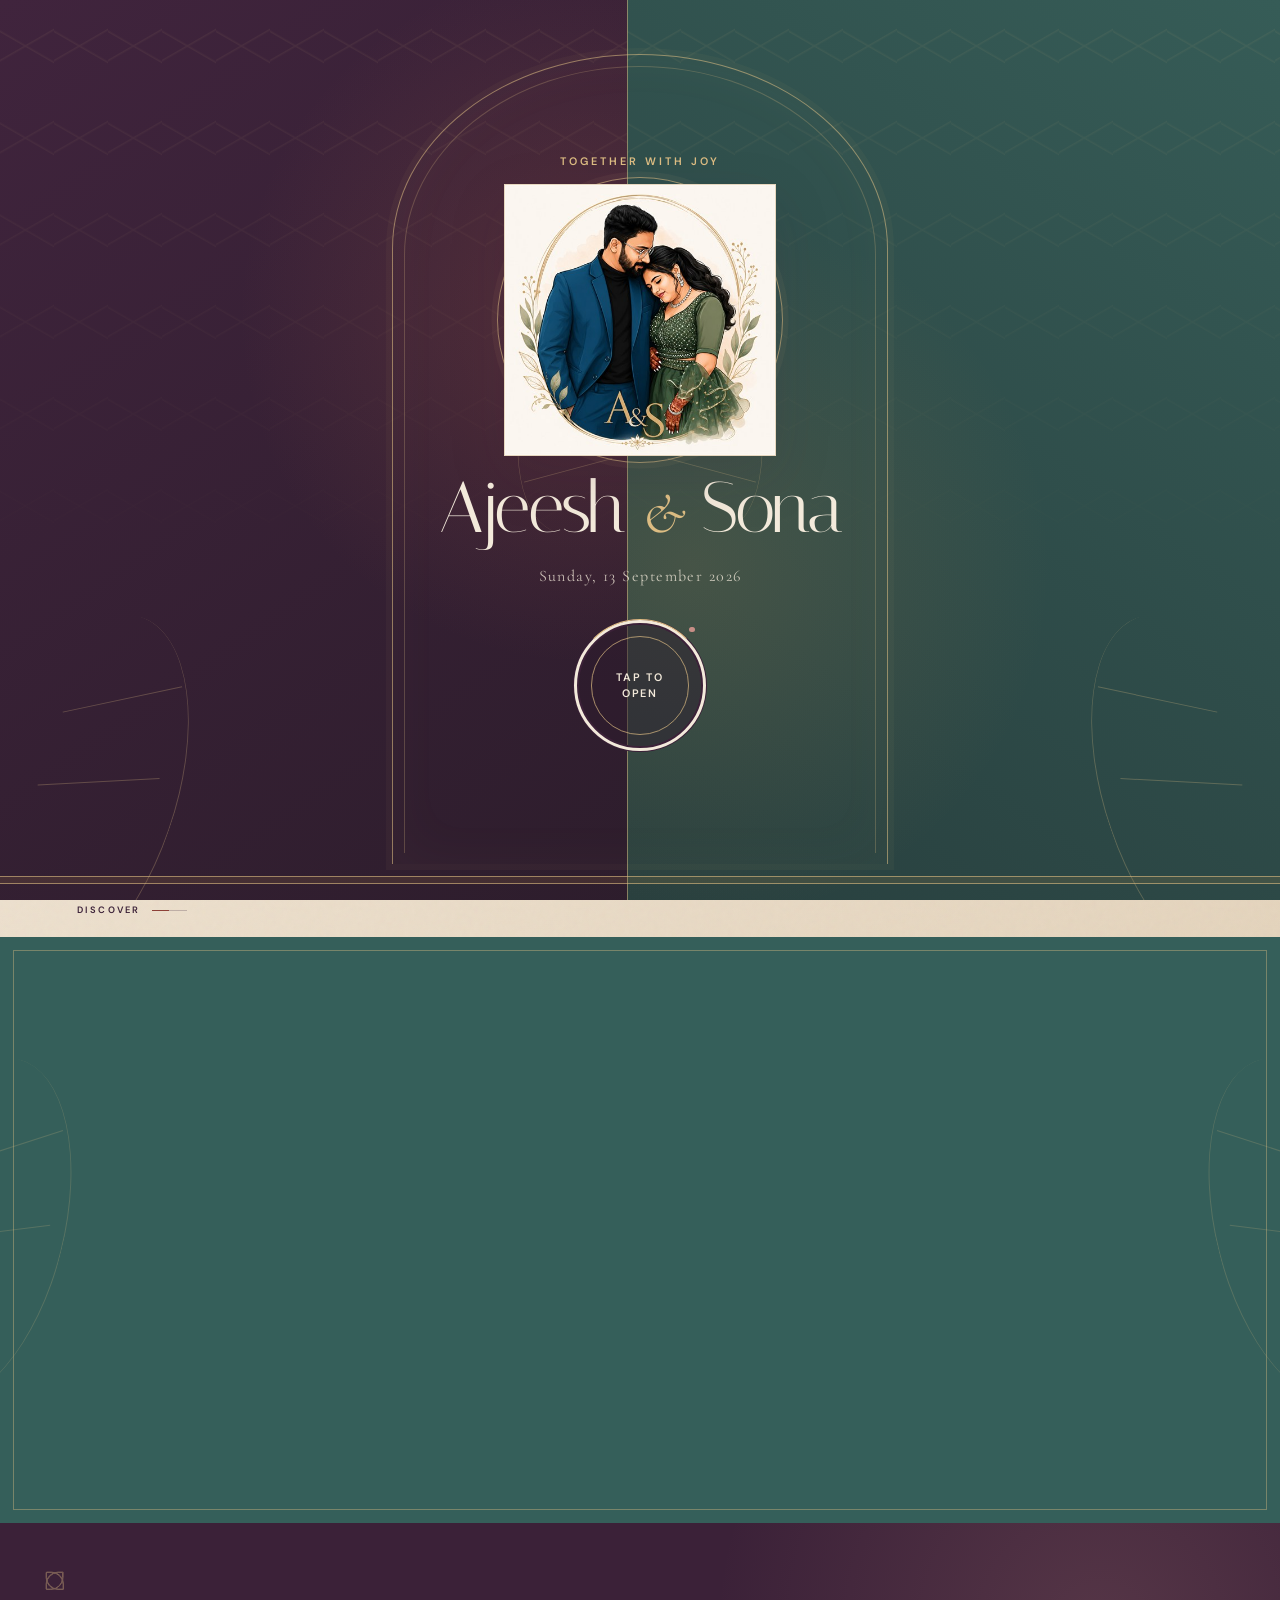
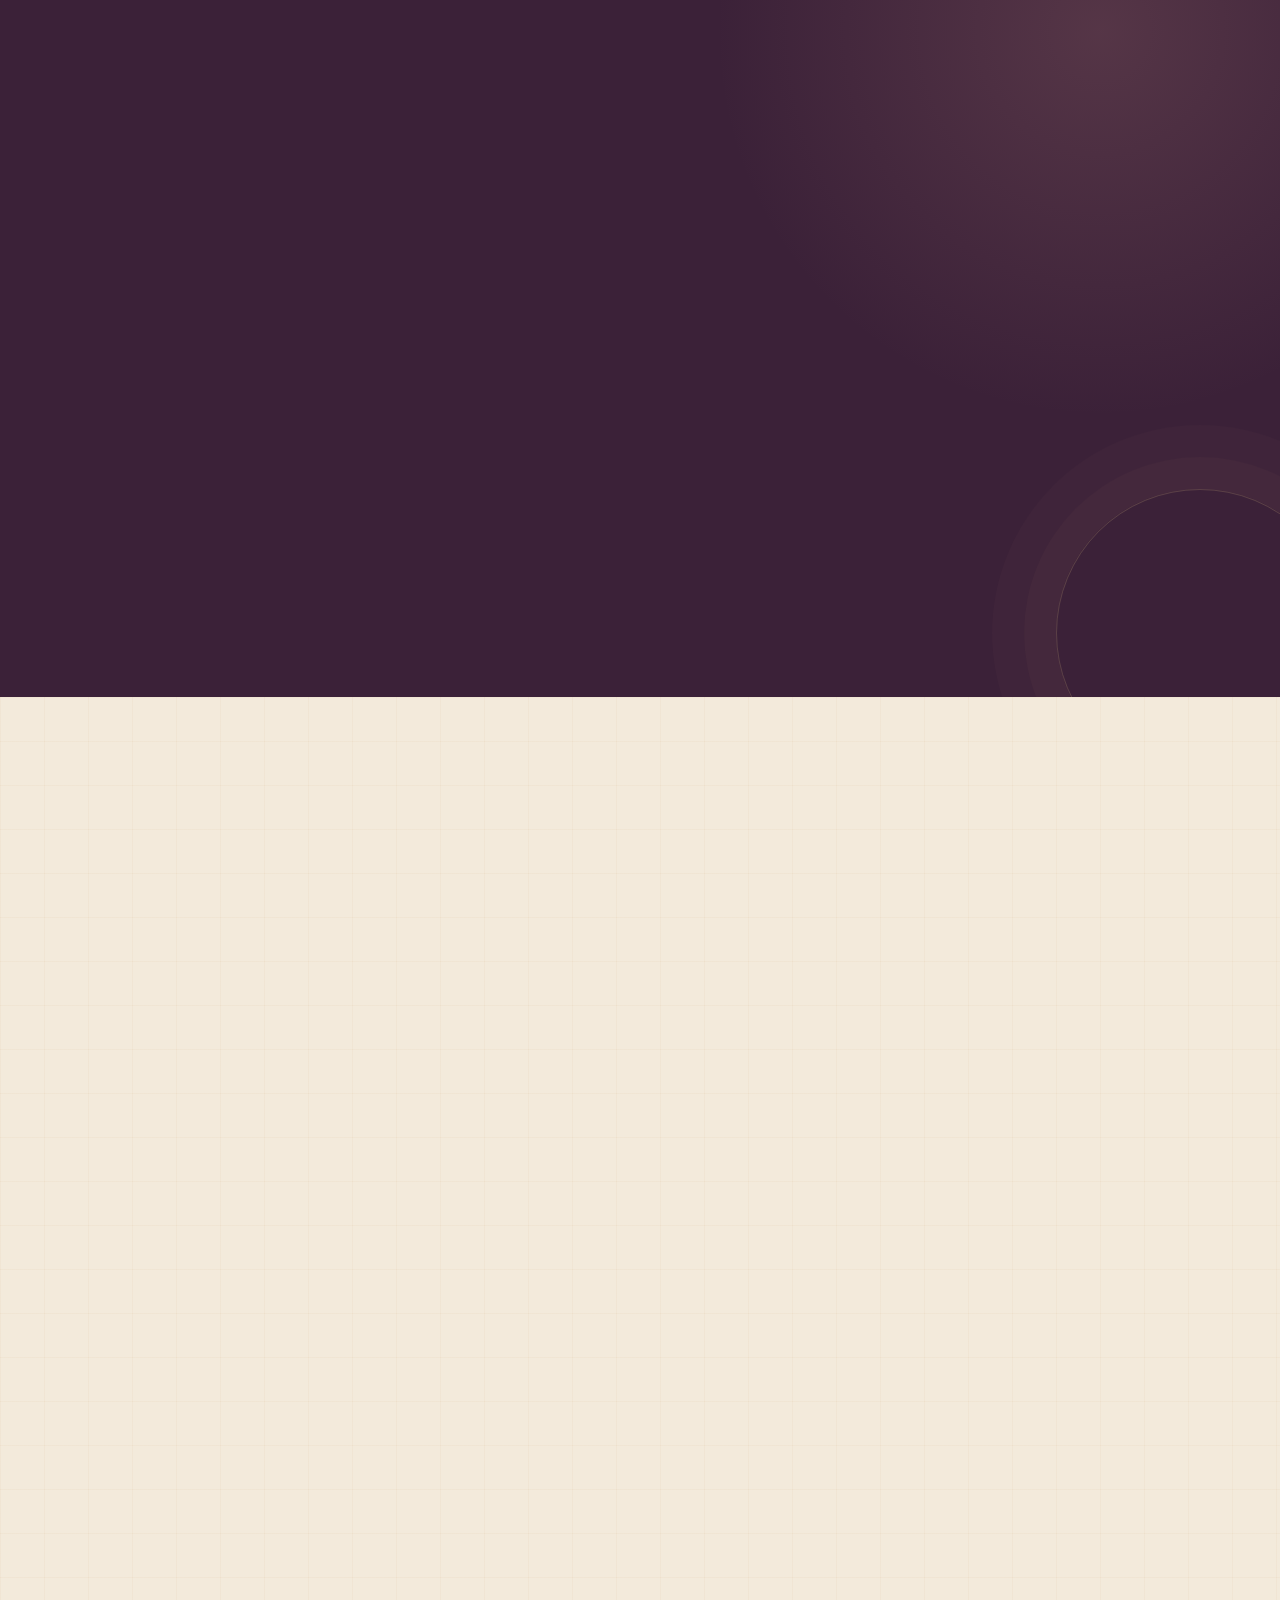
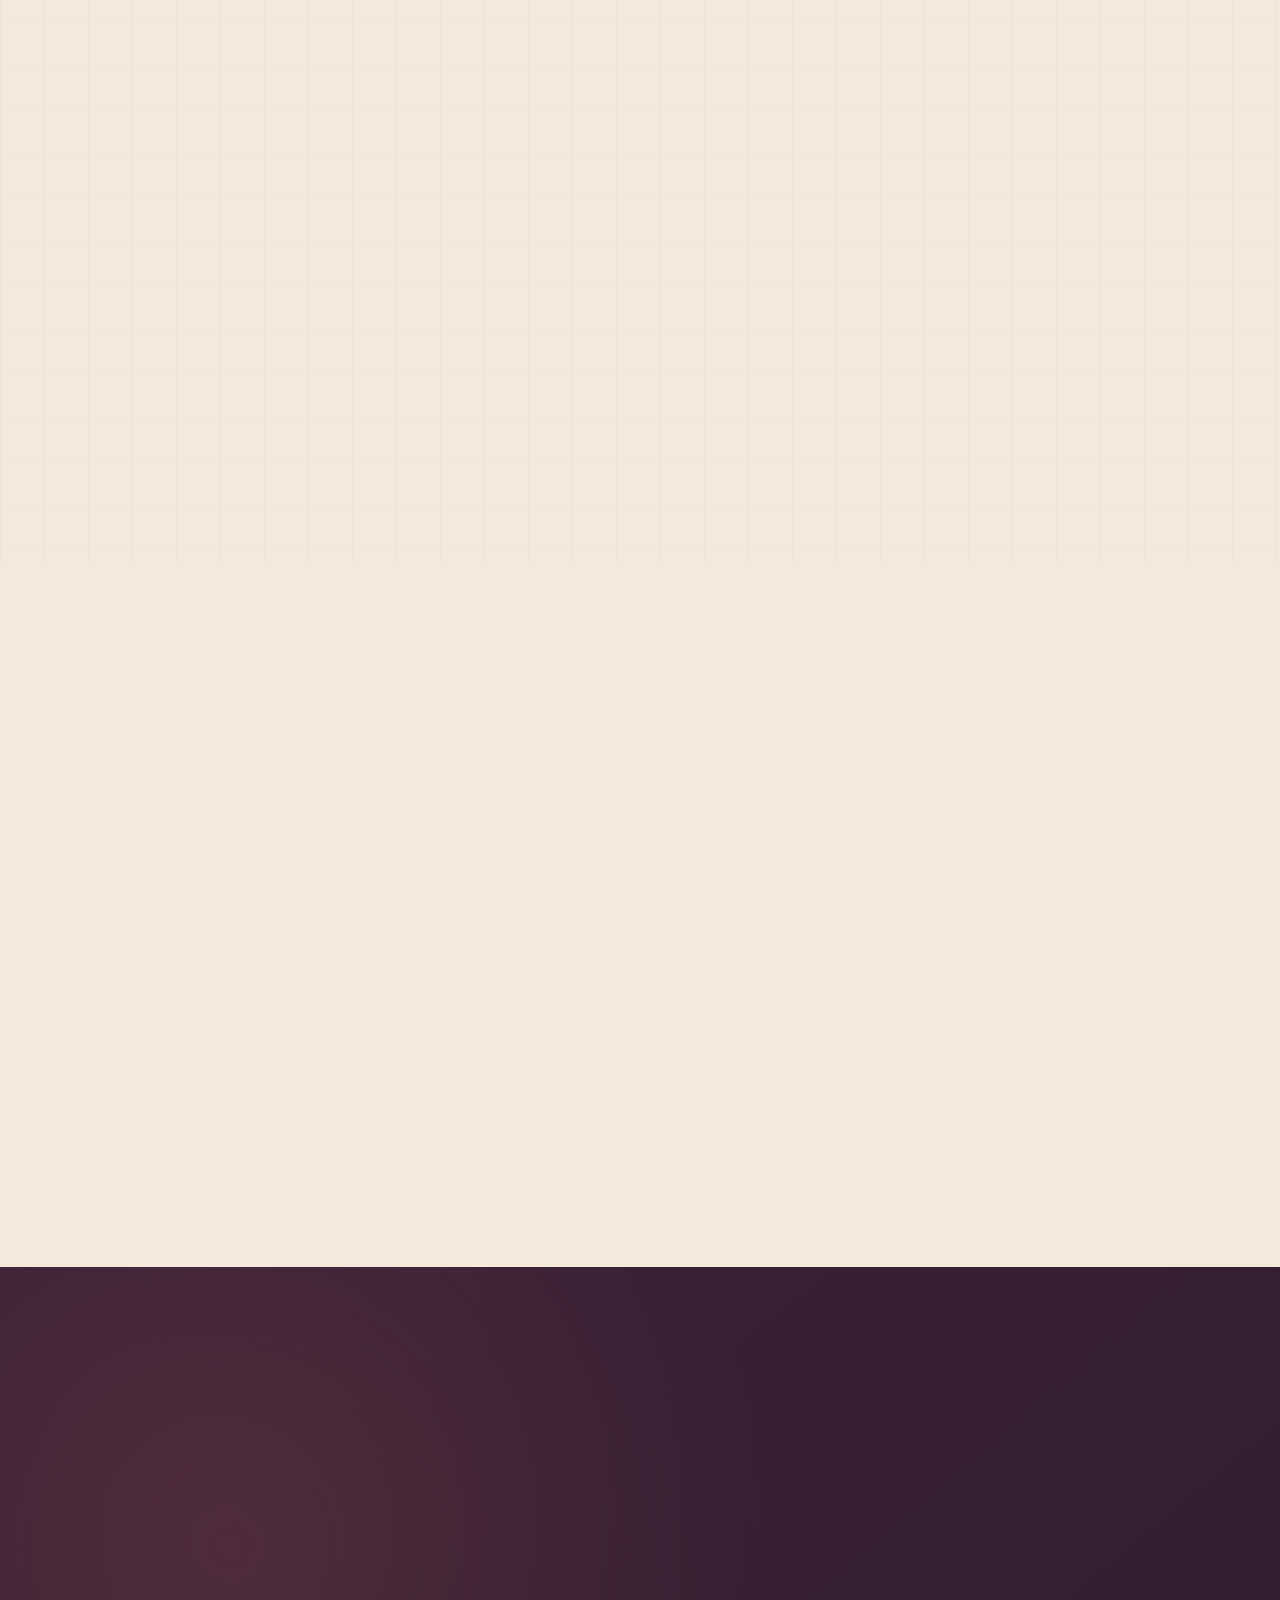
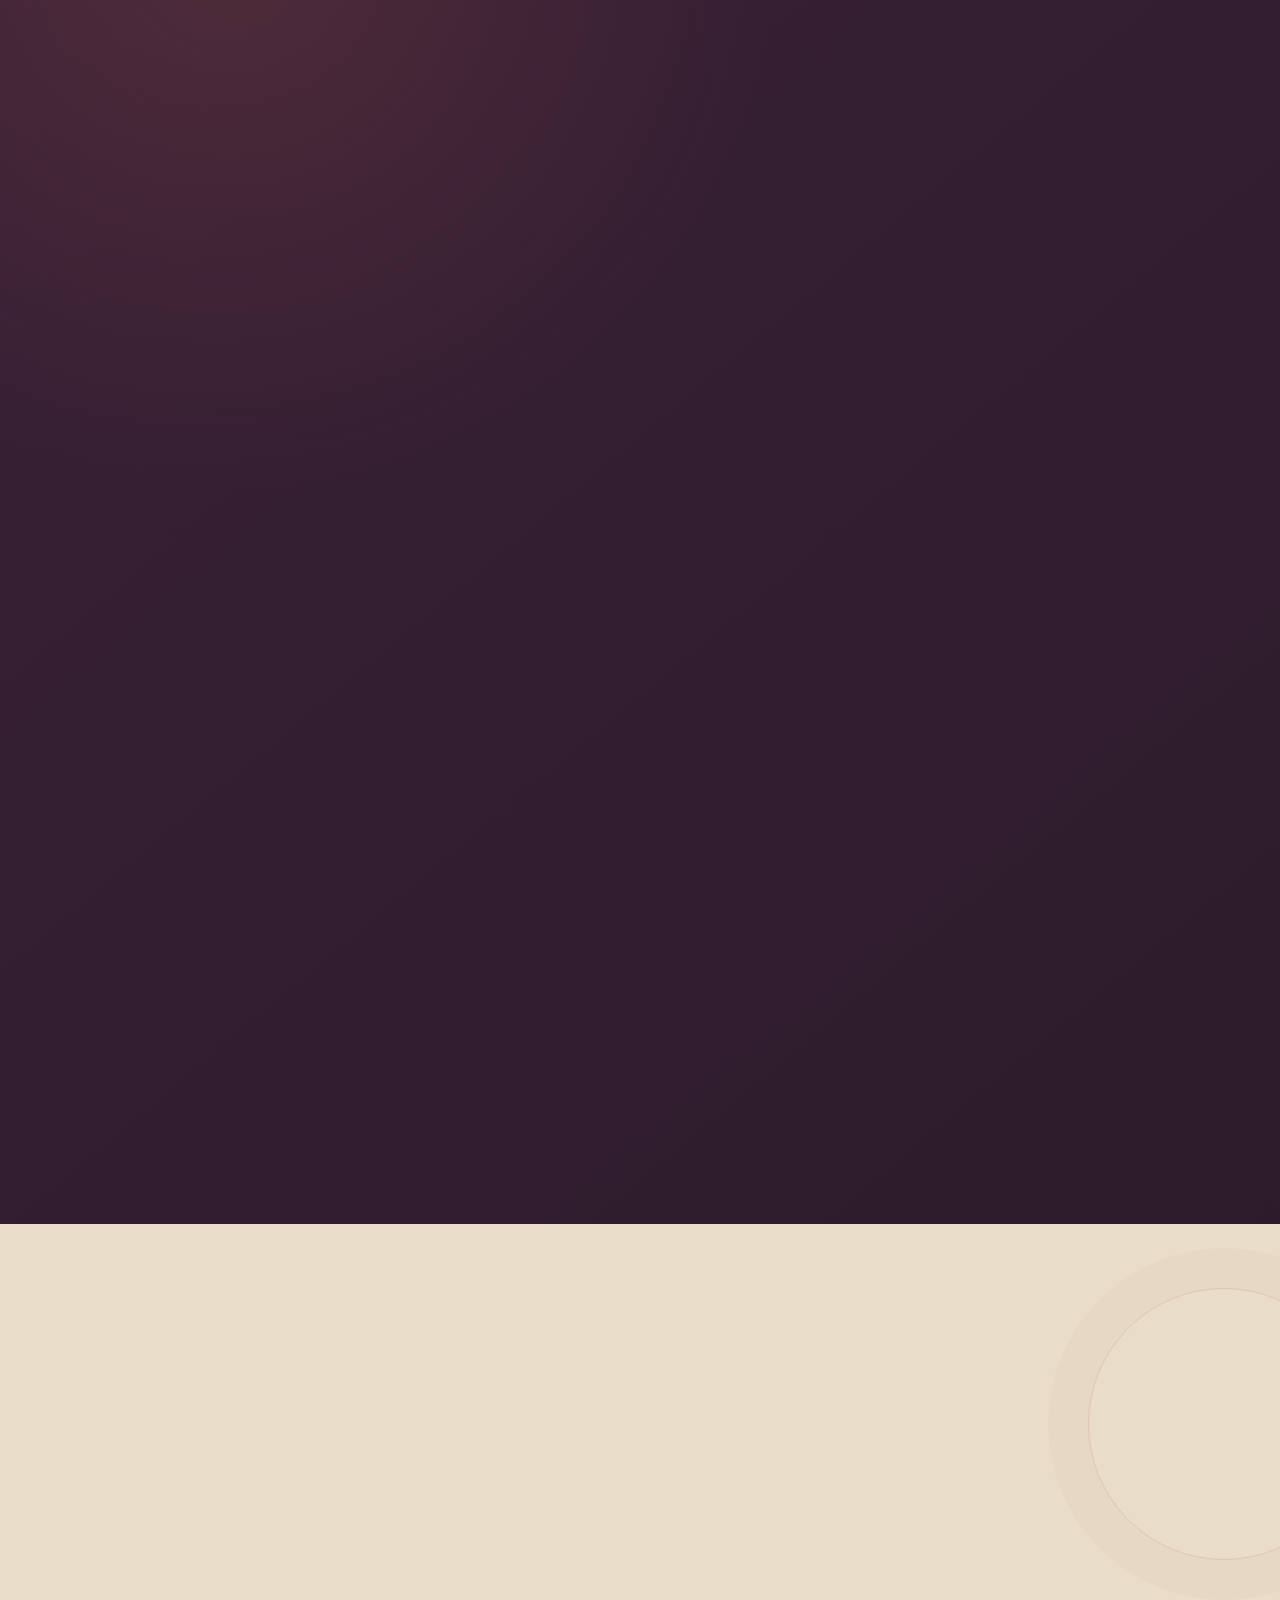
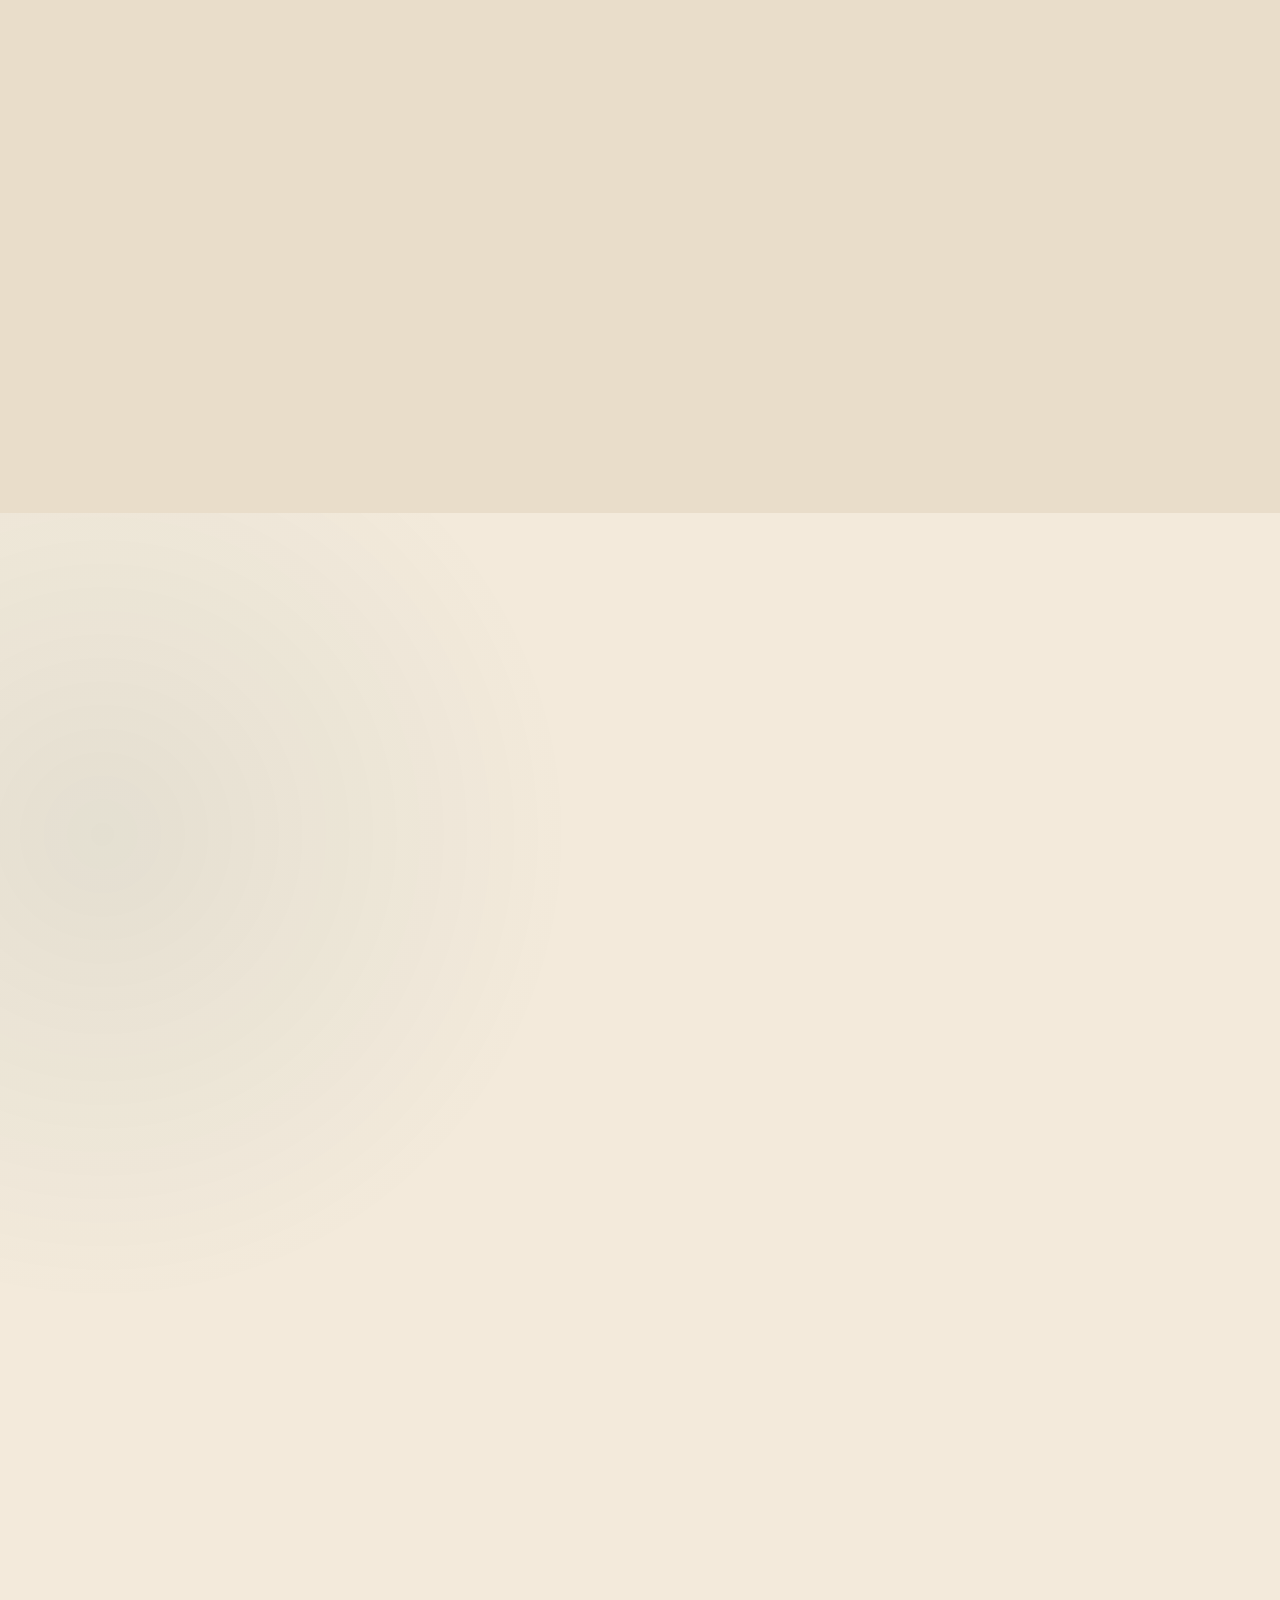
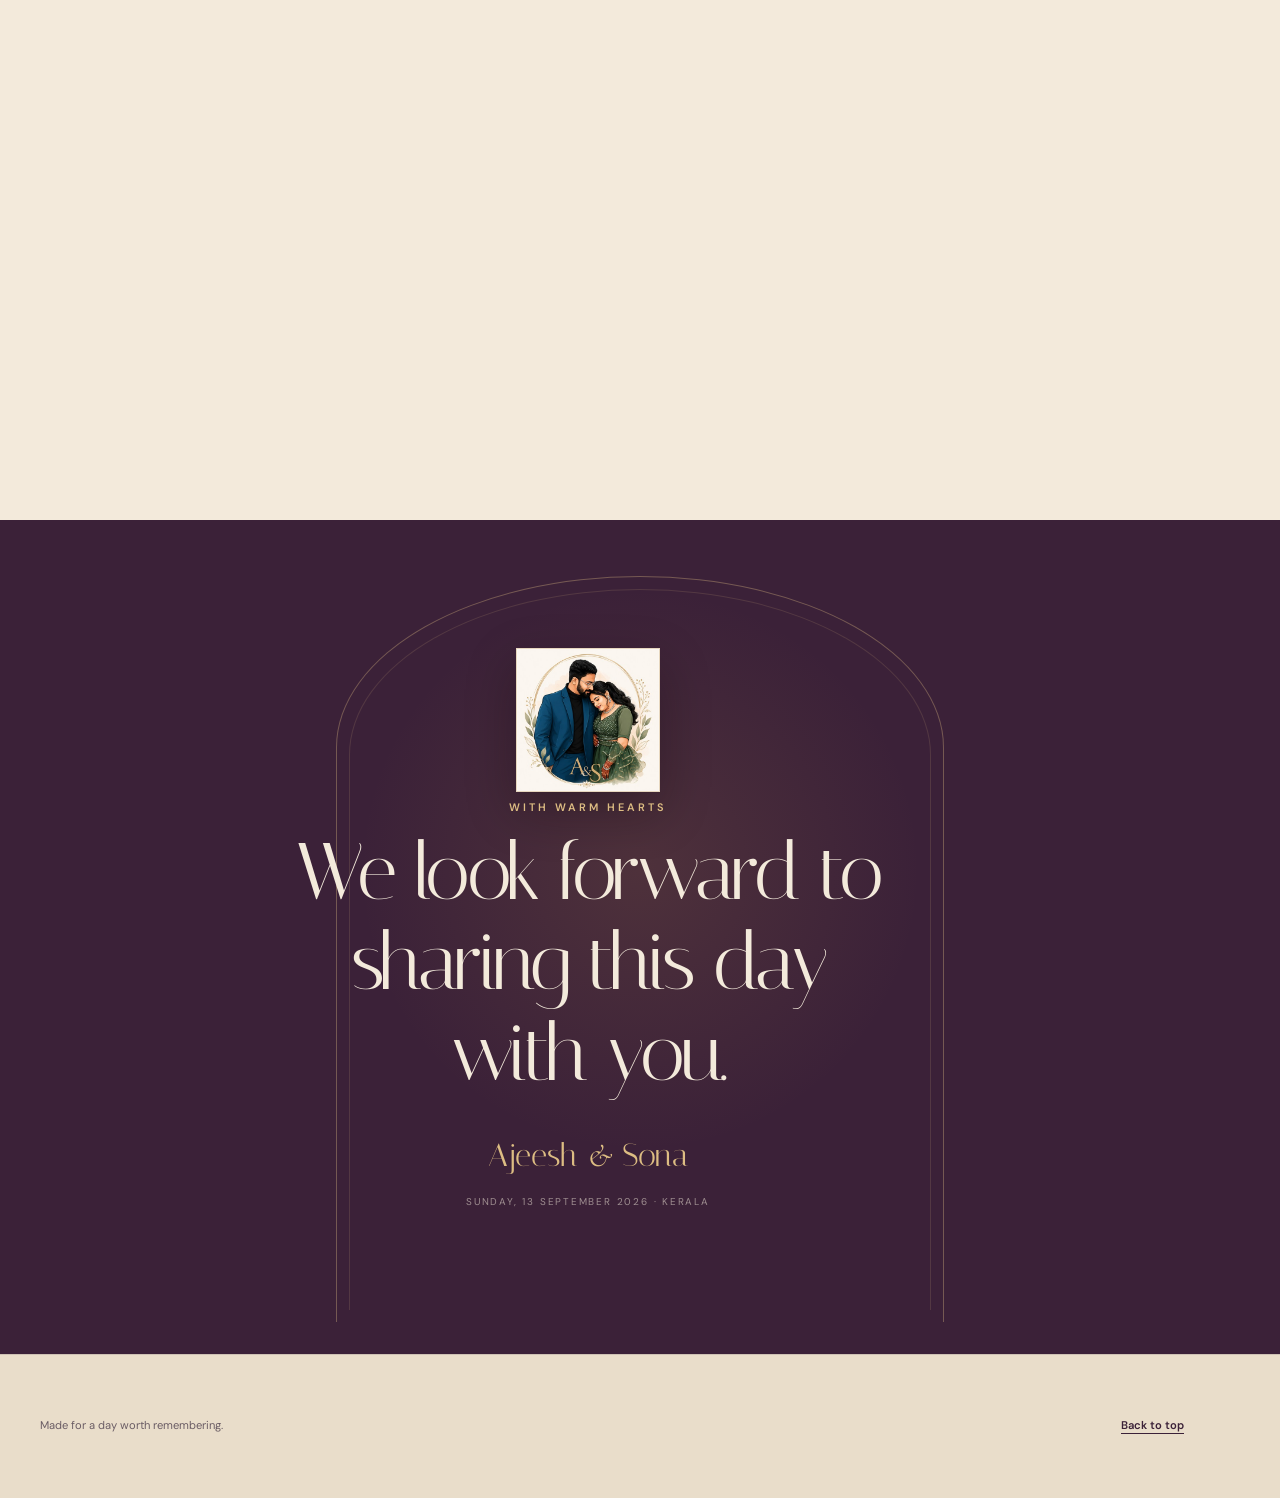
==== index.html @ 7b0e9ad0 "Move website to repository root" ====
<!doctype html>
<html lang="en">
<head>
  <meta charset="utf-8">
  <meta name="viewport" content="width=device-width, initial-scale=1, viewport-fit=cover">
  <meta name="theme-color" content="#3b2138">
  <meta id="metaDescription" name="description" content="The wedding invitation of Ajeesh and Sona — Sunday, 13 September 2026 in Kerala.">
  <meta property="og:type" content="website">
  <meta property="og:title" content="Ajeesh &amp; Sona — Wedding Invitation">
  <meta property="og:description" content="Join us on Sunday, 13 September 2026, as we celebrate our wedding.">
  <meta property="og:image" content="./assets/images/couple-02.jpg">
  <meta property="og:image:alt" content="Ajeesh and Sona together beside a garden bench">
  <meta property="og:image:width" content="1600">
  <meta property="og:image:height" content="1067">
  <meta name="twitter:card" content="summary_large_image">
  <title>Ajeesh &amp; Sona — Wedding Invitation</title>

  <link rel="icon" href="./assets/icons/favicon.svg" type="image/svg+xml">
  <link rel="preconnect" href="https://fonts.googleapis.com">
  <link rel="preconnect" href="https://fonts.gstatic.com" crossorigin>
  <link href="https://fonts.googleapis.com/css2?family=Cormorant+Garamond:ital,wght@0,400;0,500;0,600;1,400&amp;family=DM+Sans:wght@400;500;600&amp;family=Italiana&amp;display=swap" rel="stylesheet">
  <link rel="preload" as="image" href="./assets/images/couple-emblem-480.jpg" imagesrcset="./assets/images/couple-emblem-480.jpg 480w, ./assets/images/couple-emblem-768.jpg 768w, ./assets/images/couple-emblem-1024.jpg 1024w" imagesizes="(max-height: 38rem) 9.5rem, (max-width: 40rem) 72vw, 17rem" type="image/jpeg" fetchpriority="high">
  <link rel="preload" as="image" href="./assets/images/couple-01.jpg" fetchpriority="high">
  <link rel="stylesheet" href="./assets/css/styles.css">

  <script>
    document.documentElement.classList.add("js");
    document.addEventListener("error", function (event) {
      const image = event.target;
      if (!(image instanceof HTMLImageElement) || !image.dataset.fallbackSrc) return;
      const fallback = image.dataset.fallbackSrc;
      delete image.dataset.fallbackSrc;
      image.removeAttribute("srcset");
      image.classList.add("is-svg-fallback");
      image.width = 360;
      image.height = 440;
      image.src = fallback;
    }, true);
  </script>
  <noscript>
    <style>
      body.invitation-locked{height:auto;overflow-x:clip;overflow-y:auto}
      .opening-cover{display:none}
      .invitation-locked .floating-nav{visibility:visible;opacity:1;transform:none}
      .music-control{display:none}
    </style>
  </noscript>
</head>
<body class="invitation-locked">
  <a class="skip-link" href="#main-content">Skip to invitation</a>

  <div class="opening-cover" id="openingCover" role="dialog" aria-modal="true" aria-labelledby="openingTitle">
    <div class="opening-panel opening-panel--left" aria-hidden="true">
      <span class="panel-leaf panel-leaf--one"></span>
      <span class="panel-leaf panel-leaf--two"></span>
    </div>
    <div class="opening-panel opening-panel--right" aria-hidden="true">
      <span class="panel-leaf panel-leaf--three"></span>
      <span class="panel-leaf panel-leaf--four"></span>
    </div>
    <div class="opening-arch" aria-hidden="true"></div>

    <div class="opening-content">
      <p class="eyebrow eyebrow--light">Together with joy</p>
      <div class="opening-artwork">
        <img class="emblem-art opening-emblem" data-emblem data-emblem-alt data-emblem-size="opening"
          data-fallback-src="./assets/images/couple-emblem.svg"
          src="./assets/images/couple-emblem.png"
          srcset="./assets/images/couple-emblem-480.jpg 480w, ./assets/images/couple-emblem-768.jpg 768w, ./assets/images/couple-emblem-1024.jpg 1024w"
          sizes="(max-height: 38rem) 9.5rem, (max-width: 40rem) 72vw, 17rem"
          width="1254" height="1254"
          alt="Ajeesh and Sona wedding emblem"
          decoding="async" fetchpriority="high">
      </div>
      <h1 id="openingTitle"><span class="name-part" data-name-one>Ajeesh</span> <span class="ampersand">&amp;</span> <span class="name-part" data-name-two>Sona</span></h1>
      <p class="opening-date" data-date-label>Sunday · 13 September 2026</p>
      <p class="opening-guest" id="coverGuest" hidden></p>
      <button class="open-invitation" id="openInvitation" type="button">
        <span>Tap to open</span>
        <span class="open-orbit" aria-hidden="true"></span>
      </button>
    </div>
    <div class="opening-kasavu" aria-hidden="true"></div>
    <div class="petal-burst" id="petalBurst" aria-hidden="true"></div>
  </div>

  <header class="site-header" aria-label="Invitation header">
    <a class="header-mark" href="#home" aria-label="Ajeesh and Sona, back to home">
      <span>A</span><i>&amp;</i><span>S</span>
    </a>
    <p data-date-numeric>13 · 09 · 2026</p>
  </header>

  <main id="main-content">
    <section class="hero section-anchor" id="home" aria-labelledby="heroTitle">
      <div class="hero-grain" aria-hidden="true"></div>
      <div class="hero-copy">
        <p class="personal-greeting" id="personalGreeting" hidden></p>
        <p class="eyebrow reveal">A wedding in Kerala</p>
        <img class="emblem-art couple-emblem reveal" data-emblem data-emblem-alt data-emblem-size="hero"
          data-fallback-src="./assets/images/couple-emblem.svg"
          src="./assets/images/couple-emblem.png"
          srcset="./assets/images/couple-emblem-480.jpg 480w, ./assets/images/couple-emblem-768.jpg 768w, ./assets/images/couple-emblem-1024.jpg 1024w"
          sizes="(max-width: 59.99rem) 86vw, 21rem"
          width="1254" height="1254"
          alt="Ajeesh and Sona wedding emblem"
          decoding="async" fetchpriority="high">
        <h1 class="hero-title reveal" id="heroTitle">
          <span data-name-one>Ajeesh</span>
          <i>&amp;</i>
          <span data-name-two>Sona</span>
        </h1>
        <p class="full-names reveal"><span class="full-name" data-full-name-one>Dr. Ajeesh Anilkumar</span> <i aria-hidden="true">·</i> <span class="full-name" data-full-name-two>Dr. Sona S.P</span></p>
        <div class="hero-date-lockup reveal">
          <p data-day-label>Sunday</p>
          <strong data-date-numeric>13 · 09 · 2026</strong>
          <p data-malayalam-date>1202 Chingam 28</p>
        </div>
        <p class="hero-location reveal" data-wedding-location>Oachira · Kerala</p>
      </div>

      <figure class="hero-portrait image-reveal">
        <img data-photo-index="0" src="./assets/images/couple-01.jpg" width="1067" height="1600" alt="Ajeesh and Sona sharing a quiet moment beneath leafy branches" fetchpriority="high">
        <figcaption>One day, one promise, with the people who matter most.</figcaption>
      </figure>

      <a class="scroll-cue" href="#invitation" aria-label="Continue to the invitation">
        <span>Discover</span>
        <i aria-hidden="true"></i>
      </a>
    </section>

    <section class="invitation-note" id="invitation" aria-labelledby="invitationTitle">
      <div class="botanical-line botanical-line--left" aria-hidden="true"></div>
      <div class="invitation-note__inner reveal">
        <p class="eyebrow">With happiness</p>
        <h2 id="invitationTitle">We would be delighted to have you with us.</h2>
        <p>A new chapter, celebrated with the people who matter most.</p>
      </div>
      <div class="botanical-line botanical-line--right" aria-hidden="true"></div>
    </section>

    <section class="countdown section-anchor" id="countdown" aria-labelledby="countdownTitle">
      <div class="countdown-copy reveal">
        <p class="eyebrow eyebrow--light">Until the celebration</p>
        <h2 id="countdownTitle">The day draws closer</h2>
        <p id="countdownStatus" aria-live="polite">Counting down to 10:00 AM in Kerala.</p>
      </div>
      <div class="countdown-grid reveal" id="countdownGrid" aria-label="Wedding countdown">
        <div class="countdown-unit">
          <strong id="countdownDays">000</strong>
          <span>Days</span>
        </div>
        <div class="countdown-unit">
          <strong id="countdownHours">00</strong>
          <span>Hours</span>
        </div>
        <div class="countdown-unit">
          <strong id="countdownMinutes">00</strong>
          <span>Minutes</span>
        </div>
        <div class="countdown-unit">
          <strong id="countdownSeconds">00</strong>
          <span>Seconds</span>
        </div>
      </div>
      <div class="countdown-flower" aria-hidden="true">
        <span></span><span></span><span></span><span></span>
      </div>
    </section>

    <section class="event section-anchor" id="wedding" aria-labelledby="weddingTitle">
      <div class="event-heading reveal">
        <p class="eyebrow">The morning</p>
        <p class="event-number" aria-hidden="true">01</p>
        <h2 id="weddingTitle">Wedding ceremony</h2>
        <p class="event-intro"><span data-date-label>Sunday, 13 September 2026</span> <i aria-hidden="true">·</i> <span data-malayalam-date>1202 Chingam 28</span></p>
      </div>

      <div class="event-timeline reveal">
        <div class="time-feature">
          <span>Muhurtham</span>
          <strong data-wedding-start>10:00</strong>
          <i data-wedding-meridiem>AM</i>
          <p>to <span data-wedding-end>10:30 AM</span></p>
        </div>
        <div class="timeline-rule" aria-hidden="true"><i></i></div>
        <div class="time-secondary">
          <span>Departure</span>
          <strong data-departure>7:30 AM</strong>
          <p>Before the ceremony</p>
        </div>
      </div>

      <article class="venue venue--wedding reveal" aria-labelledby="weddingVenueTitle">
        <div class="venue-map" aria-hidden="true">
          <svg viewBox="0 0 540 360" role="img">
            <path d="M-20 275C70 205 115 330 203 246S354 119 560 172" />
            <path d="M-4 315C76 249 150 350 237 285S388 168 553 218" />
            <path d="M-28 224C73 150 146 262 222 194S365 85 572 112" />
            <circle cx="326" cy="157" r="62" />
            <circle cx="326" cy="157" r="96" />
          </svg>
          <div class="map-pin map-pin--wedding">
            <span></span>
          </div>
          <p data-wedding-map-city>Oachira</p>
          <small>Kerala · 01</small>
        </div>
        <div class="venue-copy">
          <p class="eyebrow">Ceremony venue</p>
          <h3 id="weddingVenueTitle" data-wedding-venue>Royal Regency Convention Centre</h3>
          <p data-wedding-address>Oachira, Kerala</p>
          <small class="map-listing-note" data-wedding-map-listing>Maps listing: Regency Hall at Royale Regency</small>
          <div class="button-row">
            <a class="button button--primary" id="weddingMapLink" href="#" target="_blank" rel="noopener noreferrer">Open in Google Maps</a>
            <a class="button button--quiet" id="weddingDirectionsLink" href="#" target="_blank" rel="noopener noreferrer">Get directions</a>
            <button class="text-button copy-venue" type="button" data-venue="wedding" data-copy="Royal Regency Convention Centre, Oachira, Kerala">Copy venue</button>
          </div>
        </div>
      </article>
    </section>

    <figure class="cinematic cinematic--wide image-reveal">
      <img data-photo-index="1" src="./assets/images/couple-02.jpg" width="1600" height="1067" alt="Ajeesh and Sona posing together beside a red garden bench" loading="lazy">
      <div class="cinematic-shade" aria-hidden="true"></div>
      <figcaption>
        <span>A quiet pause</span>
        <p>Before a beautiful day begins.</p>
      </figcaption>
    </figure>

    <section class="event event--reception section-anchor" id="reception" aria-labelledby="receptionTitle">
      <div class="event-heading reveal">
        <p class="eyebrow eyebrow--light">The evening</p>
        <p class="event-number" aria-hidden="true">02</p>
        <h2 id="receptionTitle">Wedding reception</h2>
        <p class="event-intro" data-reception-date>Sunday, 13 September 2026</p>
      </div>

      <div class="reception-time reveal">
        <span>Join us between</span>
        <strong data-reception-start>5:00 PM</strong>
        <i>and</i>
        <strong data-reception-end>8:00 PM</strong>
      </div>

      <article class="venue venue--reception reveal" aria-labelledby="receptionVenueTitle">
        <div class="venue-map" aria-hidden="true">
          <svg viewBox="0 0 540 360" role="img">
            <path d="M-20 116C94 188 118 62 221 139S363 260 566 205" />
            <path d="M-7 72C92 139 151 22 244 91S389 210 556 160" />
            <path d="M-20 165C85 228 152 120 237 187S386 304 564 246" />
            <circle cx="220" cy="146" r="58" />
            <circle cx="220" cy="146" r="91" />
          </svg>
          <div class="map-pin map-pin--reception">
            <span></span>
          </div>
          <p data-reception-map-city>Mevaram</p>
          <small>Kollam · 02</small>
        </div>
        <div class="venue-copy">
          <p class="eyebrow eyebrow--light">Reception venue</p>
          <h3 id="receptionVenueTitle" data-reception-venue>Lalas Convention Centre</h3>
          <p data-reception-address>Mevaram, Kollam, Kerala</p>
          <small class="map-listing-note map-listing-note--light" data-reception-map-listing>Maps listing: Lalas Convention Centre, Thattamala</small>
          <div class="button-row">
            <a class="button button--gold" id="receptionMapLink" href="#" target="_blank" rel="noopener noreferrer">Open in Google Maps</a>
            <a class="button button--ghost" id="receptionDirectionsLink" href="#" target="_blank" rel="noopener noreferrer">Get directions</a>
            <button class="text-button text-button--light copy-venue" type="button" data-venue="reception" data-copy="Lalas Convention Centre, Mevaram, Kollam, Kerala">Copy venue</button>
          </div>
        </div>
      </article>
    </section>

    <section class="photo-story" aria-label="Portraits of Ajeesh and Sona">
      <figure class="photo-story__primary image-reveal">
        <img data-photo-index="2" src="./assets/images/couple-03.jpg" width="1067" height="1600" alt="Ajeesh and Sona in teal and green attire, standing close together" loading="lazy">
      </figure>
      <div class="photo-story__copy reveal">
        <span class="eyebrow">September 2026</span>
        <p>Made memorable by everyone who shares it with us.</p>
        <i aria-hidden="true"></i>
      </div>
      <figure class="photo-story__secondary image-reveal">
        <img data-photo-index="3" src="./assets/images/couple-04.jpg" width="1067" height="1600" alt="Ajeesh and Sona walking hand in hand beneath warm decorative lights" loading="lazy">
      </figure>
    </section>

    <section class="plan section-anchor" id="share" aria-labelledby="planTitle">
      <div class="plan-heading reveal">
        <p class="eyebrow">Keep the date close</p>
        <h2 id="planTitle">Save. Share. Celebrate.</h2>
      </div>

      <div class="calendar-panel reveal">
        <div class="calendar-date" aria-hidden="true">
          <span data-date-month>SEP</span>
          <strong data-date-day>13</strong>
          <small data-date-year>2026</small>
        </div>
        <div class="calendar-copy">
          <p class="eyebrow">Add to calendar</p>
          <h3>We’ll see you on Sunday.</h3>
          <div class="calendar-actions">
            <details class="action-menu">
              <summary class="button button--primary">Add wedding</summary>
              <div class="action-menu__items">
                <a id="weddingGoogleCalendar" href="#" target="_blank" rel="noopener noreferrer">Google Calendar</a>
                <a id="weddingIcsDownload" href="./calendar/wedding.ics" download="wedding.ics">Download .ics</a>
              </div>
            </details>
            <details class="action-menu">
              <summary class="button button--outline">Add reception</summary>
              <div class="action-menu__items">
                <a id="receptionGoogleCalendar" href="#" target="_blank" rel="noopener noreferrer">Google Calendar</a>
                <a id="receptionIcsDownload" href="./calendar/reception.ics" download="reception.ics">Download .ics</a>
              </div>
            </details>
            <a class="button button--quiet" id="bothIcsDownload" href="./calendar/wedding-and-reception.ics" download="wedding-and-reception.ics">Add both events</a>
          </div>
        </div>
      </div>

      <div class="share-grid">
        <article class="save-card reveal">
          <div class="save-card__preview" aria-hidden="true">
            <span class="mini-mark">A<i>&amp;</i>S</span>
            <small data-date-numeric>13 · 09 · 2026</small>
            <b data-display-names>Ajeesh &amp; Sona</b>
            <em>Kerala</em>
          </div>
          <div>
            <p class="eyebrow">Save the date</p>
            <h3>A keepsake for your phone</h3>
            <p>Download a high-resolution portrait invitation card.</p>
            <button class="button button--primary" id="downloadSaveDate" type="button">Download invitation</button>
          </div>
        </article>

        <article class="share-card reveal">
          <p class="eyebrow eyebrow--light">Send the invitation</p>
          <h3>Share it with someone special.</h3>
          <p>Send the page directly, copy the link, or create a personalised guest invitation.</p>
          <div class="button-row">
            <button class="button button--gold" id="shareInvitation" type="button">Share invitation</button>
            <a class="button button--ghost" id="whatsappShare" href="#" target="_blank" rel="noopener noreferrer">WhatsApp</a>
            <button class="text-button text-button--light" id="copyLink" type="button">Copy link</button>
            <button class="text-button text-button--light" id="openGuestGenerator" type="button">Personalise a link</button>
          </div>
        </article>
      </div>

      <article class="qr-panel reveal" aria-labelledby="qrTitle">
        <div class="qr-code-wrap">
          <div class="qr-code" id="qrCode" aria-label="QR code for this wedding website"></div>
        </div>
        <div>
          <p class="eyebrow">Open on another phone</p>
          <h3 id="qrTitle">Scan the invitation</h3>
          <p id="qrUrlText" class="qr-url"></p>
          <div class="button-row">
            <button class="button button--outline" id="downloadQr" type="button">Download QR</button>
            <button class="text-button" id="copyQrUrl" type="button">Copy website address</button>
          </div>
        </div>
      </article>
    </section>

    <section class="closing" aria-labelledby="closingTitle">
      <div class="closing-arch" aria-hidden="true"></div>
      <img class="emblem-art closing-emblem" data-emblem data-emblem-size="closing"
        data-fallback-src="./assets/images/couple-emblem.svg"
        src="./assets/images/couple-emblem.png"
        srcset="./assets/images/couple-emblem-480.jpg 480w, ./assets/images/couple-emblem-768.jpg 768w, ./assets/images/couple-emblem-1024.jpg 1024w"
        sizes="8rem"
        width="1254" height="1254"
        alt="" loading="lazy" decoding="async">
      <p class="eyebrow eyebrow--light">With warm hearts</p>
      <h2 id="closingTitle">We look forward to sharing this day with you.</h2>
      <p><span class="closing-name" data-name-one>Ajeesh</span> <i>&amp;</i> <span class="closing-name" data-name-two>Sona</span></p>
      <small><span data-date-label>13 September 2026</span> · Kerala</small>
    </section>
  </main>

  <footer class="site-footer">
    <p>Made for a day worth remembering.</p>
    <a href="#home">Back to top</a>
  </footer>

  <nav class="floating-nav" aria-label="Invitation sections">
    <a href="#home" data-nav="home" aria-label="Home" class="is-active">
      <svg viewBox="0 0 24 24" aria-hidden="true"><path d="M4 10.5 12 4l8 6.5V20h-5v-6H9v6H4z"/></svg>
      <span>Home</span>
    </a>
    <a href="#countdown" data-nav="countdown" aria-label="Countdown">
      <svg viewBox="0 0 24 24" aria-hidden="true"><circle cx="12" cy="13" r="7"/><path d="M9 3h6M12 6v7l3 2"/></svg>
      <span>Countdown</span>
    </a>
    <a href="#wedding" data-nav="wedding" aria-label="Wedding">
      <svg viewBox="0 0 24 24" aria-hidden="true"><path d="M7 20V9l5-5 5 5v11M5 20h14M9.5 12h5"/></svg>
      <span>Wedding</span>
    </a>
    <a href="#reception" data-nav="reception" aria-label="Reception">
      <svg viewBox="0 0 24 24" aria-hidden="true"><path d="M6 20h12M8 20l1-8h6l1 8M10 12V8h4v4M9 8h6l-1.5-4h-3z"/></svg>
      <span>Reception</span>
    </a>
    <a href="#share" data-nav="share" aria-label="Share">
      <svg viewBox="0 0 24 24" aria-hidden="true"><circle cx="18" cy="5" r="2.5"/><circle cx="6" cy="12" r="2.5"/><circle cx="18" cy="19" r="2.5"/><path d="m8.2 10.8 7.6-4.5M8.2 13.2l7.6 4.5"/></svg>
      <span>Share</span>
    </a>
  </nav>

  <button class="music-control" id="musicControl" type="button" aria-label="Play background music" aria-pressed="false">
    <svg viewBox="0 0 24 24" aria-hidden="true"><path d="M9 18V6l10-2v12"/><circle cx="6.5" cy="18" r="2.5"/><circle cx="16.5" cy="16" r="2.5"/></svg>
    <span id="musicState">Music off</span>
  </button>
  <audio id="weddingMusic" loop preload="none"></audio>

  <dialog class="guest-dialog" id="guestDialog" aria-labelledby="guestDialogTitle">
    <button class="dialog-close" id="closeGuestDialog" type="button" aria-label="Close personalised link generator">×</button>
    <p class="eyebrow">For the couple</p>
    <h2 id="guestDialogTitle">Create a guest link</h2>
    <p>Enter a name exactly as you would like it to appear on the invitation.</p>
    <label for="guestName">Guest name</label>
    <input id="guestName" type="text" maxlength="80" autocomplete="name" placeholder="Rahul and Family">
    <p class="dialog-status" id="guestDialogStatus" role="status" aria-live="polite"></p>
    <button class="button button--primary" id="generateGuestLink" type="button">Generate personalised link</button>
    <div class="generated-link" id="generatedLinkGroup" hidden>
      <label for="guestLink">Personalised URL</label>
      <input id="guestLink" type="url" readonly>
      <div class="button-row">
        <button class="button button--outline" id="copyGuestLink" type="button">Copy URL</button>
        <a class="button button--primary" id="guestWhatsapp" href="#" target="_blank" rel="noopener noreferrer">Open WhatsApp</a>
      </div>
    </div>
  </dialog>

  <div class="toast" id="toast" role="status" aria-live="polite"></div>

  <script src="./assets/js/config.js"></script>
  <script src="./assets/js/qrcode.js"></script>
  <script src="./assets/js/countdown.js"></script>
  <script src="./assets/js/calendar.js"></script>
  <script src="./assets/js/sharing.js"></script>
  <script src="./assets/js/animations.js"></script>
  <script src="./assets/js/main.js"></script>
</body>
</html>
---- assets/css/styles.css ----
:root {
  --aubergine: #3b2138;
  --aubergine-deep: #2c1b2b;
  --teal: #355f5a;
  --teal-deep: #274946;
  --terracotta: #8d4038;
  --rose: #c78e86;
  --gold: #bc8d4d;
  --gold-light: #ddbd83;
  --sand: #e4d4bd;
  --ivory: #f3eadb;
  --ivory-deep: #e9ddca;
  --ink: #2d272c;
  --muted: #6b5d65;
  --line: rgba(59, 33, 56, 0.16);
  --shadow: 0 24px 70px rgba(47, 30, 43, 0.14);
  --serif: "Cormorant Garamond", Georgia, serif;
  --display: "Italiana", Georgia, serif;
  --sans: "DM Sans", "Segoe UI", sans-serif;
  --p1-pos: 56% 35%;
  --p2-pos: 58% 50%;
  --p3-pos: 52% 34%;
  --p4-pos: 50% 45%;
  --safe-bottom: max(1rem, env(safe-area-inset-bottom));
}

*,
*::before,
*::after {
  box-sizing: border-box;
}

html {
  scroll-behavior: smooth;
  scroll-padding-top: 4.5rem;
}

body {
  margin: 0;
  min-width: 320px;
  overflow-x: clip;
  background: var(--ivory);
  color: var(--ink);
  font-family: var(--sans);
  font-size: 1rem;
  line-height: 1.6;
  text-rendering: optimizeLegibility;
  -webkit-font-smoothing: antialiased;
}

body.invitation-locked {
  height: 100dvh;
  overflow: hidden;
}

img,
svg {
  display: block;
  max-width: 100%;
}

img {
  height: auto;
}

button,
input,
summary {
  font: inherit;
}

button,
summary,
a {
  -webkit-tap-highlight-color: transparent;
}

button {
  color: inherit;
}

a {
  color: inherit;
}

:focus-visible {
  outline: 3px solid var(--ivory);
  outline-offset: 2px;
  box-shadow: 0 0 0 6px var(--aubergine);
}

::selection {
  background: var(--terracotta);
  color: var(--ivory);
}

.skip-link {
  position: fixed;
  top: max(0.75rem, env(safe-area-inset-top));
  left: max(0.75rem, env(safe-area-inset-left));
  z-index: 30000;
  padding: 0.75rem 1rem;
  transform: translateY(-180%);
  border-radius: 0.3rem;
  background: var(--ivory);
  color: var(--aubergine);
  font-weight: 600;
  transition: transform 180ms ease;
}

.skip-link:focus {
  transform: translateY(0);
}

.eyebrow {
  margin: 0 0 0.8rem;
  color: var(--terracotta);
  font-family: var(--sans);
  font-size: 0.68rem;
  font-weight: 600;
  letter-spacing: 0.28em;
  line-height: 1.3;
  text-transform: uppercase;
}

.eyebrow--light {
  color: var(--gold-light);
}

.section-anchor {
  scroll-margin-top: 4.5rem;
}

/* Opening cover */

.opening-cover {
  position: fixed;
  inset: 0;
  z-index: 20000;
  display: grid;
  min-height: 100dvh;
  place-items: start center;
  overflow-x: hidden;
  overflow-y: auto;
  background:
    radial-gradient(circle at 50% 28%, rgba(221, 189, 131, 0.14), transparent 32%),
    var(--aubergine);
  color: var(--ivory);
  isolation: isolate;
}

.opening-cover[hidden] {
  display: none;
}

.opening-panel {
  position: absolute;
  inset-block: 0;
  z-index: -1;
  width: 51%;
  overflow: hidden;
  transition: transform 1.35s cubic-bezier(0.77, 0, 0.18, 1);
  will-change: transform;
}

.opening-panel::before,
.opening-panel::after {
  position: absolute;
  content: "";
}

.opening-panel::before {
  inset: 0;
  opacity: 0.17;
  background-image:
    linear-gradient(30deg, transparent 48%, var(--gold-light) 49%, transparent 51%),
    linear-gradient(150deg, transparent 48%, var(--gold-light) 49%, transparent 51%);
  background-size: 54px 92px;
  mask-image: linear-gradient(to bottom, rgba(0, 0, 0, 0.45), transparent 68%);
}

.opening-panel::after {
  top: 0;
  bottom: 0;
  width: 1px;
  background: rgba(221, 189, 131, 0.52);
}

.opening-panel--left {
  left: 0;
  background:
    radial-gradient(circle at 90% 35%, rgba(162, 87, 73, 0.28), transparent 42%),
    linear-gradient(145deg, #40243d, #2d1d2c);
}

.opening-panel--left::after {
  right: 0;
}

.opening-panel--right {
  right: 0;
  background:
    radial-gradient(circle at 10% 63%, rgba(188, 141, 77, 0.18), transparent 44%),
    linear-gradient(215deg, #365c57, #283f3e);
}

.opening-panel--right::after {
  left: 0;
}

.opening-cover.is-opening .opening-panel--left {
  transform: translate3d(-104%, 0, 0) rotate(-1deg);
}

.opening-cover.is-opening .opening-panel--right {
  transform: translate3d(104%, 0, 0) rotate(1deg);
}

.panel-leaf {
  position: absolute;
  width: 12rem;
  height: 24rem;
  opacity: 0.28;
  border: 1px solid var(--gold-light);
  border-width: 0 1px 0 0;
  border-radius: 50%;
  transform-origin: bottom center;
}

.panel-leaf::before,
.panel-leaf::after {
  position: absolute;
  left: 28%;
  width: 64%;
  height: 1px;
  background: var(--gold-light);
  content: "";
  transform-origin: left center;
}

.panel-leaf::before {
  top: 30%;
  transform: rotate(-31deg);
}

.panel-leaf::after {
  top: 50%;
  transform: rotate(-22deg);
}

.panel-leaf--one {
  bottom: -5rem;
  left: -5rem;
  transform: rotate(19deg);
}

.panel-leaf--two {
  top: -8rem;
  right: -5rem;
  transform: rotate(196deg) scale(0.75);
}

.panel-leaf--three {
  right: -5rem;
  bottom: -5rem;
  transform: scaleX(-1) rotate(19deg);
}

.panel-leaf--four {
  top: -8rem;
  left: -5rem;
  transform: scaleX(-1) rotate(196deg) scale(0.75);
}

.opening-arch {
  position: absolute;
  top: 6vh;
  bottom: 4vh;
  left: 50%;
  z-index: 1;
  width: min(86vw, 31rem);
  transform: translateX(-50%);
  border: 1px solid rgba(221, 189, 131, 0.58);
  border-bottom: 0;
  border-radius: 50% 50% 0 0 / 24% 24% 0 0;
  box-shadow:
    0 0 0 6px rgba(221, 189, 131, 0.04),
    inset 0 0 60px rgba(221, 189, 131, 0.035);
  pointer-events: none;
  transition: opacity 500ms ease, transform 1.2s ease;
}

.opening-arch::before {
  position: absolute;
  inset: 0.7rem;
  border: 1px solid rgba(221, 189, 131, 0.25);
  border-bottom: 0;
  border-radius: inherit;
  content: "";
}

.opening-content {
  position: relative;
  z-index: 3;
  width: min(86vw, 32rem);
  margin-block: auto;
  padding: 2.5rem 1.2rem;
  text-align: center;
  transition: opacity 600ms ease, transform 800ms cubic-bezier(0.2, 0.8, 0.2, 1);
}

.opening-cover.is-opening .opening-content {
  opacity: 0;
  transform: scale(1.06) translateY(-0.75rem);
}

.opening-artwork {
  position: relative;
  width: min(72vw, 17rem);
  margin: 1rem auto 0.9rem;
}

.opening-artwork::before {
  position: absolute;
  inset: -0.45rem;
  z-index: -1;
  border: 1px solid rgba(221, 189, 131, 0.62);
  border-radius: 50%;
  box-shadow: 0 0 0 0.35rem rgba(221, 189, 131, 0.05);
  content: "";
}

.opening-emblem {
  width: 100%;
  box-shadow: 0 20px 60px rgba(20, 12, 19, 0.28);
}

.opening-emblem.is-svg-fallback {
  width: 74%;
  margin-inline: auto;
}

.opening-content h1 {
  margin: 0;
  font-family: var(--display);
  font-size: clamp(2.35rem, 10vw, 4.5rem);
  font-weight: 400;
  letter-spacing: -0.04em;
  line-height: 1.05;
}

.opening-content h1 .ampersand {
  color: var(--gold-light);
  font-family: var(--serif);
  font-size: 0.78em;
  font-style: italic;
}

.opening-date {
  margin: 1.15rem 0 0;
  color: rgba(243, 234, 219, 0.78);
  font-family: var(--serif);
  font-size: 1rem;
  letter-spacing: 0.09em;
}

.opening-guest {
  max-width: 25rem;
  margin: 1rem auto 0;
  color: rgba(243, 234, 219, 0.86);
  font-family: var(--serif);
  font-size: 1.05rem;
  font-style: italic;
  line-height: 1.35;
  overflow-wrap: anywhere;
}

.open-invitation {
  position: relative;
  display: grid;
  width: 7.6rem;
  height: 7.6rem;
  margin: 2.2rem auto 0;
  place-items: center;
  border: 0;
  border-radius: 50%;
  background: rgba(45, 29, 44, 0.48);
  color: var(--ivory);
  cursor: pointer;
}

.open-invitation::before {
  position: absolute;
  inset: 0.72rem;
  border: 1px solid rgba(221, 189, 131, 0.7);
  border-radius: inherit;
  content: "";
}

.open-invitation span:first-child {
  max-width: 4rem;
  font-size: 0.68rem;
  font-weight: 600;
  letter-spacing: 0.18em;
  line-height: 1.45;
  text-transform: uppercase;
}

.open-orbit {
  position: absolute;
  inset: -0.35rem;
  border: 1px solid transparent;
  border-top-color: var(--gold-light);
  border-radius: 50%;
  animation: orbit 5s linear infinite;
}

.open-orbit::after {
  position: absolute;
  top: 0.4rem;
  right: 0.65rem;
  width: 0.35rem;
  height: 0.35rem;
  border-radius: 50%;
  background: var(--rose);
  content: "";
}

.opening-kasavu {
  position: absolute;
  right: 0;
  bottom: max(1rem, env(safe-area-inset-bottom));
  left: 0;
  z-index: 2;
  height: 0.5rem;
  border-block: 1px solid rgba(221, 189, 131, 0.6);
  background: rgba(188, 141, 77, 0.15);
}

.petal-burst {
  position: fixed;
  inset: 0;
  z-index: 5;
  overflow: hidden;
  pointer-events: none;
}

.burst-petal {
  position: absolute;
  top: 50%;
  left: 50%;
  width: 0.55rem;
  height: 0.9rem;
  border-radius: 70% 0 70% 0;
  background: var(--petal-color, var(--rose));
  opacity: 0;
  animation: petal-burst 1.75s cubic-bezier(0.17, 0.75, 0.36, 1) forwards;
}

@keyframes orbit {
  to { transform: rotate(360deg); }
}

@keyframes petal-burst {
  0% {
    opacity: 0;
    transform: translate(-50%, -50%) rotate(0) scale(0.6);
  }
  12% { opacity: 0.9; }
  100% {
    opacity: 0;
    transform: translate(calc(-50% + var(--petal-x)), calc(-50% + var(--petal-y))) rotate(var(--petal-rotate)) scale(1.2);
  }
}

/* Header and hero */

.site-header {
  position: absolute;
  top: 0;
  right: 0;
  left: 0;
  z-index: 20;
  display: flex;
  align-items: center;
  justify-content: space-between;
  padding-top: max(1.1rem, env(safe-area-inset-top));
  padding-right: max(1.25rem, env(safe-area-inset-right));
  padding-bottom: 1.1rem;
  padding-left: max(1.25rem, env(safe-area-inset-left));
  color: var(--aubergine);
  pointer-events: none;
}

.site-header > * {
  pointer-events: auto;
}

.site-header p {
  margin: 0;
  font-size: 0.62rem;
  font-weight: 600;
  letter-spacing: 0.2em;
}

.header-mark {
  display: flex;
  align-items: baseline;
  text-decoration: none;
  font-family: var(--display);
  font-size: 1.35rem;
}

.header-mark i {
  margin-inline: 0.22rem;
  color: var(--terracotta);
  font-family: var(--serif);
  font-size: 0.75em;
}

.hero {
  position: relative;
  display: grid;
  min-height: 100svh;
  padding: 6.8rem max(1.25rem, env(safe-area-inset-right)) calc(9rem + env(safe-area-inset-bottom)) max(1.25rem, env(safe-area-inset-left));
  overflow: hidden;
  background:
    radial-gradient(circle at 85% 14%, rgba(188, 141, 77, 0.19), transparent 27%),
    linear-gradient(155deg, var(--ivory) 0%, #eee2d1 52%, var(--sand) 100%);
  isolation: isolate;
}

.hero::before {
  position: absolute;
  top: -7rem;
  right: -8rem;
  z-index: -1;
  width: 22rem;
  height: 22rem;
  border: 1px solid rgba(59, 33, 56, 0.09);
  border-radius: 50%;
  box-shadow:
    0 0 0 4rem rgba(59, 33, 56, 0.025),
    0 0 0 8rem rgba(59, 33, 56, 0.018);
  content: "";
}

.hero-grain {
  position: absolute;
  inset: 0;
  z-index: -1;
  opacity: 0.19;
  background-image: url("data:image/svg+xml,%3Csvg viewBox='0 0 180 180' xmlns='http://www.w3.org/2000/svg'%3E%3Cfilter id='n'%3E%3CfeTurbulence type='fractalNoise' baseFrequency='.9' numOctaves='2' stitchTiles='stitch'/%3E%3C/filter%3E%3Crect width='100%25' height='100%25' filter='url(%23n)' opacity='.18'/%3E%3C/svg%3E");
  pointer-events: none;
  mix-blend-mode: multiply;
}

.hero-copy {
  position: relative;
  z-index: 2;
  align-self: center;
  text-align: center;
}

.personal-greeting {
  max-width: 34rem;
  margin: 0 auto 1.3rem;
  padding: 0.75rem 0.9rem;
  border-block: 1px solid rgba(162, 87, 73, 0.23);
  color: var(--aubergine);
  font-family: var(--serif);
  font-size: 1.07rem;
  font-style: italic;
  line-height: 1.35;
  overflow-wrap: anywhere;
}

.emblem-art {
  display: block;
  height: auto;
  object-fit: contain;
  object-position: center;
  border: 1px solid rgba(188, 141, 77, 0.28);
  background: #f8f3eb;
  box-shadow: 0 20px 55px rgba(59, 33, 56, 0.13);
}

.emblem-art.is-svg-fallback {
  aspect-ratio: 360 / 440;
  border: 0;
  border-radius: 0;
  background: transparent;
  box-shadow: none;
}

.couple-emblem {
  width: min(86vw, 22rem);
  margin: 0 auto 0.9rem;
}

.hero-title {
  margin: 0;
  color: var(--aubergine);
  font-family: var(--display);
  font-size: clamp(3.35rem, 16vw, 6.2rem);
  font-weight: 400;
  letter-spacing: -0.065em;
  line-height: 0.93;
}

.hero-title span {
  display: block;
}

.hero-title i {
  display: block;
  margin: 0.12em 0;
  color: var(--terracotta);
  font-family: var(--serif);
  font-size: 0.52em;
  font-weight: 400;
}

.full-names {
  display: flex;
  flex-wrap: wrap;
  gap: 0.15rem 0.5rem;
  justify-content: center;
  max-width: 30rem;
  margin: 1.35rem auto 0;
  color: var(--muted);
  font-family: var(--serif);
  font-size: 1.05rem;
  line-height: 1.35;
}

.full-names i {
  color: var(--gold);
  font-style: normal;
}

.hero-date-lockup {
  width: min(100%, 21rem);
  margin: 1.65rem auto 0;
  padding: 1rem 0;
  border-block: 1px solid rgba(59, 33, 56, 0.24);
}

.hero-date-lockup p {
  margin: 0;
  color: var(--muted);
  font-size: 0.65rem;
  font-weight: 600;
  letter-spacing: 0.2em;
  text-transform: uppercase;
}

.hero-date-lockup strong {
  display: block;
  margin: 0.2rem 0;
  color: var(--aubergine);
  font-family: var(--serif);
  font-size: 1.65rem;
  font-weight: 500;
  letter-spacing: 0.11em;
}

.hero-location {
  margin: 1rem 0 0;
  color: var(--teal);
  font-size: 0.65rem;
  font-weight: 600;
  letter-spacing: 0.24em;
  text-transform: uppercase;
}

.hero-portrait {
  position: relative;
  align-self: center;
  width: min(82vw, 27rem);
  margin: 3rem auto 0;
}

.hero-portrait::before {
  position: absolute;
  inset: -0.7rem;
  z-index: -1;
  border: 1px solid rgba(188, 141, 77, 0.7);
  border-radius: 48% 48% 1rem 1rem / 25% 25% 1rem 1rem;
  content: "";
}

.hero-portrait img {
  width: 100%;
  aspect-ratio: 2 / 3;
  border-radius: 48% 48% 0.75rem 0.75rem / 25% 25% 0.75rem 0.75rem;
  object-fit: cover;
  object-position: var(--p1-pos);
  box-shadow: var(--shadow);
}

.hero-portrait figcaption {
  position: absolute;
  right: -0.6rem;
  bottom: 1.2rem;
  width: min(75%, 18rem);
  padding: 0.9rem 1rem;
  background: rgba(243, 234, 219, 0.92);
  color: var(--aubergine);
  font-family: var(--serif);
  font-size: 1.02rem;
  font-style: italic;
  line-height: 1.35;
  box-shadow: 0 12px 35px rgba(47, 30, 43, 0.12);
  backdrop-filter: blur(12px);
}

.scroll-cue {
  position: absolute;
  bottom: calc(5.8rem + env(safe-area-inset-bottom));
  left: 50%;
  display: flex;
  align-items: center;
  gap: 0.7rem;
  transform: translateX(-50%);
  color: var(--aubergine);
  font-size: 0.58rem;
  font-weight: 600;
  letter-spacing: 0.24em;
  text-decoration: none;
  text-transform: uppercase;
}

.scroll-cue i {
  display: block;
  width: 2.2rem;
  height: 1px;
  overflow: hidden;
  background: rgba(59, 33, 56, 0.25);
}

.scroll-cue i::after {
  display: block;
  width: 50%;
  height: 100%;
  background: var(--terracotta);
  content: "";
  animation: cue-line 2s ease-in-out infinite;
}

@keyframes cue-line {
  0%, 100% { transform: translateX(-110%); }
  55% { transform: translateX(210%); }
}

/* Invitation note */

.invitation-note {
  position: relative;
  display: grid;
  min-height: 34rem;
  padding: 7rem max(1.5rem, env(safe-area-inset-right)) 7rem max(1.5rem, env(safe-area-inset-left));
  place-items: center;
  overflow: hidden;
  background: var(--teal);
  color: var(--ivory);
}

.invitation-note::before {
  position: absolute;
  inset: 0.8rem;
  border: 1px solid rgba(221, 189, 131, 0.4);
  content: "";
  pointer-events: none;
}

.invitation-note__inner {
  position: relative;
  z-index: 2;
  max-width: 48rem;
  text-align: center;
}

.invitation-note h2 {
  max-width: 42rem;
  margin: 0 auto;
  font-family: var(--display);
  font-size: clamp(2.3rem, 10vw, 5rem);
  font-weight: 400;
  letter-spacing: -0.035em;
  line-height: 1.15;
}

.invitation-note__inner > p:last-child {
  margin: 1.8rem auto 0;
  color: rgba(243, 234, 219, 0.84);
  font-family: var(--serif);
  font-size: 1.18rem;
  font-style: italic;
}

.invitation-note .eyebrow {
  color: var(--gold-light);
}

.botanical-line {
  position: absolute;
  top: 50%;
  width: 11rem;
  height: 22rem;
  opacity: 0.2;
  border: 1px solid var(--gold-light);
  border-width: 0 1px 0 0;
  border-radius: 50%;
  pointer-events: none;
}

.botanical-line::before,
.botanical-line::after {
  position: absolute;
  left: 25%;
  width: 70%;
  height: 1px;
  background: var(--gold-light);
  content: "";
  transform-origin: left;
}

.botanical-line::before {
  top: 35%;
  transform: rotate(-32deg);
}

.botanical-line::after {
  top: 56%;
  transform: rotate(-21deg);
}

.botanical-line--left {
  left: -7rem;
  transform: translateY(-50%) rotate(14deg);
}

.botanical-line--right {
  right: -7rem;
  transform: translateY(-50%) scaleX(-1) rotate(14deg);
}

/* Countdown */

.countdown {
  position: relative;
  padding: 7rem max(1.25rem, env(safe-area-inset-right)) 7rem max(1.25rem, env(safe-area-inset-left));
  overflow: hidden;
  background:
    radial-gradient(circle at 86% 14%, rgba(199, 142, 134, 0.19), transparent 30%),
    var(--aubergine);
  color: var(--ivory);
}

.countdown::before {
  position: absolute;
  right: -4rem;
  bottom: -5rem;
  width: 18rem;
  height: 18rem;
  border: 1px solid rgba(221, 189, 131, 0.2);
  border-radius: 50%;
  box-shadow: 0 0 0 2rem rgba(221, 189, 131, 0.025), 0 0 0 4rem rgba(221, 189, 131, 0.02);
  content: "";
}

.countdown-copy {
  position: relative;
  z-index: 2;
  max-width: 36rem;
  margin: 0 auto 3rem;
  text-align: center;
}

.countdown h2 {
  margin: 0;
  font-family: var(--display);
  font-size: clamp(2.4rem, 10vw, 4.8rem);
  font-weight: 400;
  line-height: 1.1;
}

.countdown-copy > p:last-child {
  margin: 1rem 0 0;
  color: rgba(243, 234, 219, 0.67);
  font-family: var(--serif);
  font-size: 1.03rem;
}

.countdown-grid {
  position: relative;
  z-index: 2;
  display: grid;
  grid-template-columns: repeat(2, minmax(0, 1fr));
  max-width: 38rem;
  margin: 0 auto;
  border-top: 1px solid rgba(221, 189, 131, 0.35);
  border-left: 1px solid rgba(221, 189, 131, 0.35);
}

.countdown-unit {
  display: grid;
  min-height: 8.5rem;
  padding: 1.2rem 0.5rem;
  place-items: center;
  border-right: 1px solid rgba(221, 189, 131, 0.35);
  border-bottom: 1px solid rgba(221, 189, 131, 0.35);
}

.countdown-unit strong {
  font-family: var(--display);
  font-size: clamp(2.45rem, 13vw, 4.4rem);
  font-weight: 400;
  letter-spacing: -0.04em;
  line-height: 1;
  font-variant-numeric: tabular-nums;
}

.countdown-unit span {
  align-self: start;
  color: var(--gold-light);
  font-size: 0.65rem;
  font-weight: 600;
  letter-spacing: 0.22em;
  text-transform: uppercase;
}

.countdown-grid.is-complete {
  display: block;
  border: 1px solid rgba(221, 189, 131, 0.35);
  padding: 2rem;
  text-align: center;
}

.countdown-grid.is-complete p {
  margin: 0;
  font-family: var(--serif);
  font-size: clamp(1.6rem, 7vw, 2.6rem);
  font-style: italic;
}

.countdown-flower {
  position: absolute;
  top: 2.2rem;
  left: 2rem;
  width: 2.8rem;
  height: 2.8rem;
  opacity: 0.38;
}

.countdown-flower span {
  position: absolute;
  inset: 0.85rem;
  border: 1px solid var(--gold-light);
  border-radius: 70% 0 70% 0;
  transform-origin: center;
}

.countdown-flower span:nth-child(2) { transform: rotate(90deg); }
.countdown-flower span:nth-child(3) { transform: rotate(180deg); }
.countdown-flower span:nth-child(4) { transform: rotate(270deg); }

/* Event sections */

.event {
  position: relative;
  padding: 7rem max(1.25rem, env(safe-area-inset-right)) 7rem max(1.25rem, env(safe-area-inset-left));
  overflow: hidden;
  background:
    linear-gradient(rgba(188, 141, 77, 0.05) 1px, transparent 1px),
    linear-gradient(90deg, rgba(188, 141, 77, 0.05) 1px, transparent 1px),
    var(--ivory);
  background-size: 44px 44px;
}

.event-heading {
  position: relative;
  max-width: 72rem;
  margin: 0 auto 3.6rem;
}

.event-number {
  position: absolute;
  top: -2rem;
  right: -0.2rem;
  margin: 0;
  color: rgba(59, 33, 56, 0.07);
  font-family: var(--display);
  font-size: clamp(7rem, 28vw, 13rem);
  line-height: 1;
}

.event h2 {
  position: relative;
  max-width: 43rem;
  margin: 0;
  color: var(--aubergine);
  font-family: var(--display);
  font-size: clamp(3rem, 13vw, 6.6rem);
  font-weight: 400;
  letter-spacing: -0.055em;
  line-height: 0.98;
}

.event-intro {
  position: relative;
  margin: 1.3rem 0 0;
  color: var(--muted);
  font-family: var(--serif);
  font-size: 1.1rem;
}

.event-intro > i {
  margin-inline: 0.3rem;
  color: var(--gold);
  font-style: normal;
}

.event-timeline {
  display: grid;
  grid-template-columns: 1fr auto 0.75fr;
  gap: 1rem;
  align-items: center;
  max-width: 46rem;
  margin: 0 auto 4.5rem;
  padding: 2rem 0;
  border-block: 1px solid rgba(59, 33, 56, 0.18);
}

.time-feature {
  text-align: right;
}

.time-feature > span,
.time-secondary > span,
.reception-time > span {
  display: block;
  color: var(--terracotta);
  font-size: 0.62rem;
  font-weight: 600;
  letter-spacing: 0.2em;
  text-transform: uppercase;
}

.time-feature strong {
  display: inline-block;
  margin-top: 0.3rem;
  color: var(--aubergine);
  font-family: var(--display);
  font-size: clamp(3.4rem, 15vw, 6rem);
  font-weight: 400;
  letter-spacing: -0.05em;
  line-height: 1;
}

.time-feature > i {
  color: var(--terracotta);
  font-family: var(--serif);
  font-size: 1rem;
  font-style: normal;
}

.time-feature p,
.time-secondary p {
  margin: 0.2rem 0 0;
  color: var(--muted);
  font-family: var(--serif);
}

.timeline-rule {
  position: relative;
  width: 1px;
  height: 7rem;
  background: rgba(59, 33, 56, 0.2);
}

.timeline-rule i {
  position: absolute;
  top: 50%;
  left: 50%;
  width: 0.55rem;
  height: 0.55rem;
  transform: translate(-50%, -50%) rotate(45deg);
  background: var(--gold);
}

.time-secondary strong {
  display: block;
  margin-top: 0.4rem;
  color: var(--aubergine);
  font-family: var(--serif);
  font-size: 1.6rem;
  font-weight: 500;
}

.venue {
  display: grid;
  max-width: 72rem;
  margin: 0 auto;
  overflow: hidden;
  border: 1px solid rgba(59, 33, 56, 0.16);
  background: var(--ivory-deep);
  box-shadow: var(--shadow);
}

.venue-map {
  position: relative;
  min-height: 21rem;
  overflow: hidden;
  background:
    radial-gradient(circle at 54% 43%, rgba(188, 141, 77, 0.2), transparent 23%),
    linear-gradient(145deg, #d7c4a9, #e9dcc8);
}

.venue-map svg {
  position: absolute;
  inset: 0;
  width: 100%;
  height: 100%;
  fill: none;
  stroke: rgba(59, 33, 56, 0.2);
  stroke-width: 1.2;
}

.venue-map svg circle {
  stroke: rgba(162, 87, 73, 0.16);
}

.venue-map > p {
  position: absolute;
  bottom: 1.5rem;
  left: 1.5rem;
  margin: 0;
  color: var(--aubergine);
  font-family: var(--display);
  font-size: 2rem;
}

.venue-map small {
  position: absolute;
  top: 1.5rem;
  right: 1.5rem;
  color: var(--aubergine);
  font-size: 0.6rem;
  font-weight: 600;
  letter-spacing: 0.2em;
  text-transform: uppercase;
}

.map-pin {
  position: absolute;
  top: 44%;
  left: 60%;
  display: grid;
  width: 3.6rem;
  height: 3.6rem;
  transform: translate(-50%, -50%) rotate(45deg);
  place-items: center;
  border-radius: 50% 50% 50% 0;
  background: var(--aubergine);
  box-shadow: 0 14px 25px rgba(59, 33, 56, 0.28);
}

.map-pin span {
  width: 0.9rem;
  height: 0.9rem;
  border: 2px solid var(--gold-light);
  border-radius: 50%;
}

.venue-copy {
  padding: 3rem 1.5rem;
}

.venue-copy h3 {
  margin: 0;
  color: var(--aubergine);
  font-family: var(--display);
  font-size: clamp(2.25rem, 7vw, 2.75rem);
  font-weight: 400;
  letter-spacing: -0.045em;
  line-height: 1.05;
}

.venue-copy > p:not(.eyebrow) {
  margin: 1.1rem 0 0;
  color: var(--muted);
  font-family: var(--serif);
  font-size: 1.2rem;
}

.map-listing-note {
  display: block;
  margin-top: 0.25rem;
  color: var(--muted);
  font-size: 0.65rem;
  letter-spacing: 0.04em;
}

.map-listing-note--light {
  color: rgba(243, 234, 219, 0.72);
}

.button-row {
  display: flex;
  flex-wrap: wrap;
  gap: 0.7rem;
  align-items: center;
  margin-top: 1.5rem;
}

.button {
  display: inline-flex;
  min-height: 3rem;
  align-items: center;
  justify-content: center;
  padding: 0.72rem 1.05rem;
  border: 1px solid transparent;
  border-radius: 0.2rem;
  cursor: pointer;
  font-family: var(--sans);
  font-size: 0.68rem;
  font-weight: 600;
  letter-spacing: 0.08em;
  line-height: 1.2;
  text-align: center;
  text-decoration: none;
  text-transform: uppercase;
  transition: transform 180ms ease, background 180ms ease, color 180ms ease, border-color 180ms ease;
}

.button:hover {
  transform: translateY(-2px);
}

.button--primary {
  background: var(--aubergine);
  color: var(--ivory);
}

.button--primary:hover {
  background: var(--terracotta);
}

.button--outline {
  border-color: var(--aubergine);
  background: transparent;
  color: var(--aubergine);
}

.button--outline:hover {
  background: var(--aubergine);
  color: var(--ivory);
}

.button--quiet {
  border-color: rgba(59, 33, 56, 0.18);
  background: rgba(243, 234, 219, 0.62);
  color: var(--aubergine);
}

.button--gold {
  background: var(--gold-light);
  color: var(--aubergine-deep);
}

.button--gold:hover {
  background: var(--ivory);
}

.button--ghost {
  border-color: rgba(243, 234, 219, 0.46);
  background: transparent;
  color: var(--ivory);
}

.button--ghost:hover {
  background: var(--ivory);
  color: var(--aubergine);
}

.text-button {
  min-height: 2.75rem;
  padding: 0.55rem 0.25rem;
  border: 0;
  border-bottom: 1px solid currentColor;
  background: transparent;
  color: var(--aubergine);
  cursor: pointer;
  font-size: 0.68rem;
  font-weight: 600;
  letter-spacing: 0.06em;
  text-transform: uppercase;
}

.text-button--light {
  color: var(--ivory);
}

/* Cinematic image */

.cinematic {
  position: relative;
  height: min(78svh, 52rem);
  margin: 0;
  overflow: hidden;
  background: var(--aubergine-deep);
  color: var(--ivory);
}

.cinematic img {
  width: 100%;
  height: 100%;
  object-fit: cover;
  object-position: var(--p2-pos);
  transform: scale(1.035);
  transition: transform 8s cubic-bezier(0.2, 0.72, 0.2, 1);
}

.cinematic.is-in-view img {
  transform: scale(1.09);
}

.cinematic-shade {
  position: absolute;
  inset: 0;
  background:
    linear-gradient(to top, rgba(44, 27, 43, 0.82), transparent 48%),
    linear-gradient(105deg, rgba(44, 27, 43, 0.33), transparent 48%);
}

.cinematic figcaption {
  position: absolute;
  right: max(1.3rem, env(safe-area-inset-right));
  bottom: calc(6rem + env(safe-area-inset-bottom));
  left: max(1.3rem, env(safe-area-inset-left));
  max-width: 27rem;
}

.cinematic figcaption span {
  color: var(--gold-light);
  font-size: 0.62rem;
  font-weight: 600;
  letter-spacing: 0.24em;
  text-transform: uppercase;
}

.cinematic figcaption p {
  margin: 0.55rem 0 0;
  font-family: var(--display);
  font-size: clamp(2.2rem, 9vw, 4.4rem);
  line-height: 1.08;
}

/* Reception */

.event--reception {
  background:
    radial-gradient(circle at 18% 18%, rgba(162, 87, 73, 0.21), transparent 33%),
    linear-gradient(140deg, var(--aubergine) 0%, var(--aubergine-deep) 100%);
  color: var(--ivory);
}

.event--reception .event-number {
  color: rgba(243, 234, 219, 0.05);
}

.event--reception h2 {
  color: var(--ivory);
}

.event--reception .event-intro {
  color: rgba(243, 234, 219, 0.68);
}

.reception-time {
  display: grid;
  max-width: 32rem;
  margin: 0 auto 4rem;
  padding: 2rem 0;
  place-items: center;
  border-block: 1px solid rgba(221, 189, 131, 0.36);
  text-align: center;
}

.event--reception .reception-time > span {
  color: var(--gold-light);
}

.reception-time strong {
  color: var(--ivory);
  font-family: var(--display);
  font-size: clamp(3.1rem, 14vw, 5.7rem);
  font-weight: 400;
  letter-spacing: -0.05em;
  line-height: 1.05;
}

.reception-time i {
  margin: 0.15rem 0;
  color: var(--gold-light);
  font-family: var(--serif);
  font-size: 1.15rem;
}

.venue--reception {
  border-color: rgba(221, 189, 131, 0.28);
  background: var(--teal-deep);
}

.venue--reception .venue-map {
  background:
    radial-gradient(circle at 45% 41%, rgba(221, 189, 131, 0.18), transparent 23%),
    linear-gradient(145deg, #486e69, #294946);
}

.venue--reception .venue-map svg {
  stroke: rgba(243, 234, 219, 0.2);
}

.venue--reception .venue-map svg circle {
  stroke: rgba(221, 189, 131, 0.16);
}

.venue--reception .venue-map > p,
.venue--reception .venue-map small {
  color: var(--ivory);
}

.map-pin--reception {
  top: 41%;
  left: 41%;
  background: var(--terracotta);
}

.venue--reception .venue-copy h3,
.venue--reception .venue-copy > p:not(.eyebrow) {
  color: var(--ivory);
}

.venue--reception .venue-copy > p:not(.eyebrow) {
  opacity: 0.7;
}

/* Photo story */

.photo-story {
  position: relative;
  display: grid;
  gap: 1.5rem;
  padding: 6rem max(1.25rem, env(safe-area-inset-right)) 6rem max(1.25rem, env(safe-area-inset-left));
  overflow: hidden;
  background: var(--ivory-deep);
}

.photo-story::after {
  position: absolute;
  top: 4rem;
  right: -5rem;
  width: 17rem;
  height: 17rem;
  border: 1px solid rgba(162, 87, 73, 0.18);
  border-radius: 50%;
  box-shadow: 0 0 0 2.5rem rgba(162, 87, 73, 0.035);
  content: "";
}

.photo-story figure {
  position: relative;
  z-index: 1;
  margin: 0;
  overflow: hidden;
  box-shadow: var(--shadow);
}

.photo-story figure::after {
  position: absolute;
  inset: 0;
  border: 1px solid rgba(243, 234, 219, 0.32);
  content: "";
  pointer-events: none;
}

.photo-story img {
  width: 100%;
  height: 100%;
  object-fit: cover;
  transition: transform 8s cubic-bezier(0.2, 0.72, 0.2, 1);
}

.photo-story figure.is-in-view img {
  transform: scale(1.055);
}

.photo-story__primary {
  aspect-ratio: 4 / 5;
}

.photo-story__primary img {
  object-position: var(--p3-pos);
}

.photo-story__secondary {
  aspect-ratio: 2 / 3;
}

.photo-story__secondary img {
  object-position: var(--p4-pos);
}

.photo-story__copy {
  position: relative;
  z-index: 2;
  max-width: 32rem;
  padding: 2.5rem 1.25rem;
  text-align: center;
}

.photo-story__copy p {
  margin: 0;
  color: var(--aubergine);
  font-family: var(--display);
  font-size: clamp(2rem, 9vw, 4.1rem);
  line-height: 1.12;
}

.photo-story__copy i {
  display: block;
  width: 1px;
  height: 4rem;
  margin: 1.5rem auto 0;
  background: linear-gradient(var(--gold), transparent);
}

/* Planning and sharing */

.plan {
  padding: 7rem max(1.25rem, env(safe-area-inset-right)) 7rem max(1.25rem, env(safe-area-inset-left));
  background:
    radial-gradient(circle at 8% 20%, rgba(53, 95, 90, 0.08), transparent 27%),
    var(--ivory);
}

.plan-heading {
  max-width: 72rem;
  margin: 0 auto 3rem;
  text-align: center;
}

.plan-heading h2 {
  margin: 0;
  color: var(--aubergine);
  font-family: var(--display);
  font-size: clamp(2.65rem, 11vw, 5.7rem);
  font-weight: 400;
  letter-spacing: -0.05em;
  line-height: 1.05;
}

.calendar-panel {
  display: grid;
  max-width: 72rem;
  margin: 0 auto 2rem;
  border-block: 1px solid rgba(59, 33, 56, 0.18);
  background: rgba(233, 221, 202, 0.58);
}

.calendar-date {
  display: grid;
  min-height: 17rem;
  padding: 1.8rem;
  place-items: center;
  border-bottom: 1px solid rgba(59, 33, 56, 0.18);
  background: var(--terracotta);
  color: var(--ivory);
}

.calendar-date span,
.calendar-date small {
  font-size: 0.67rem;
  font-weight: 600;
  letter-spacing: 0.25em;
}

.calendar-date strong {
  font-family: var(--display);
  font-size: 6.5rem;
  font-weight: 400;
  line-height: 0.9;
}

.calendar-copy {
  padding: 2.5rem 1.5rem;
}

.calendar-copy h3,
.save-card h3,
.share-card h3,
.qr-panel h3 {
  margin: 0;
  color: var(--aubergine);
  font-family: var(--display);
  font-size: clamp(2rem, 8vw, 3.5rem);
  font-weight: 400;
  line-height: 1.1;
}

.calendar-actions {
  display: flex;
  flex-wrap: wrap;
  gap: 0.7rem;
  align-items: flex-start;
  margin-top: 1.6rem;
}

.action-menu {
  position: relative;
}

.action-menu summary {
  list-style: none;
}

.action-menu summary::-webkit-details-marker {
  display: none;
}

.action-menu__items {
  position: absolute;
  top: calc(100% + 0.5rem);
  left: 0;
  z-index: 30;
  display: grid;
  min-width: 12rem;
  overflow: hidden;
  border: 1px solid rgba(59, 33, 56, 0.18);
  background: var(--ivory);
  box-shadow: 0 16px 35px rgba(47, 30, 43, 0.17);
}

.action-menu__items a {
  padding: 0.85rem 1rem;
  color: var(--aubergine);
  font-size: 0.75rem;
  text-decoration: none;
}

.action-menu__items a + a {
  border-top: 1px solid rgba(59, 33, 56, 0.12);
}

.action-menu__items a:hover {
  background: var(--ivory-deep);
}

.share-grid {
  display: grid;
  gap: 1rem;
  max-width: 72rem;
  margin: 0 auto 2rem;
}

.save-card,
.share-card {
  padding: 2rem 1.5rem;
}

.save-card {
  display: grid;
  gap: 2rem;
  align-items: center;
  background: var(--ivory-deep);
}

.save-card__preview {
  display: grid;
  width: min(100%, 15rem);
  aspect-ratio: 4 / 5;
  margin: 0 auto;
  padding: 1.5rem;
  place-items: center;
  border: 1px solid var(--gold);
  background:
    radial-gradient(circle at 50% 35%, rgba(188, 141, 77, 0.19), transparent 30%),
    var(--aubergine);
  color: var(--ivory);
  box-shadow: 0 18px 40px rgba(47, 30, 43, 0.2);
  text-align: center;
}

.mini-mark {
  color: var(--gold-light);
  font-family: var(--display);
  font-size: 1.7rem;
}

.mini-mark i {
  margin-inline: 0.2rem;
  color: var(--rose);
  font-family: var(--serif);
  font-size: 0.7em;
}

.save-card__preview small {
  font-size: 0.54rem;
  letter-spacing: 0.2em;
}

.save-card__preview b {
  font-family: var(--display);
  font-size: 2.2rem;
  font-weight: 400;
  line-height: 1.15;
}

.save-card__preview em {
  color: var(--gold-light);
  font-family: var(--serif);
}

.save-card > div:last-child > p:not(.eyebrow),
.share-card > p:not(.eyebrow),
.qr-panel > div:last-child > p:not(.eyebrow) {
  color: var(--muted);
}

.share-card {
  background:
    radial-gradient(circle at 90% 8%, rgba(199, 142, 134, 0.16), transparent 32%),
    var(--teal-deep);
  color: var(--ivory);
}

.share-card h3,
.share-card > p:not(.eyebrow) {
  color: var(--ivory);
}

.share-card > p:not(.eyebrow) {
  opacity: 0.72;
}

.qr-panel {
  display: grid;
  gap: 2rem;
  align-items: center;
  max-width: 72rem;
  margin: 0 auto;
  padding: 2rem 1.5rem;
  border: 1px solid rgba(59, 33, 56, 0.16);
  background: rgba(243, 234, 219, 0.7);
}

.qr-code-wrap {
  width: min(100%, 17rem);
  aspect-ratio: 1;
  margin: 0 auto;
  padding: 0.9rem;
  background: #f7efe3;
  box-shadow: 0 16px 36px rgba(47, 30, 43, 0.12);
}

.qr-code,
.qr-code svg {
  width: 100%;
  height: 100%;
}

.qr-url {
  overflow-wrap: anywhere;
  font-size: 0.78rem;
}

/* Closing and footer */

.closing {
  position: relative;
  min-height: 44rem;
  padding: 8rem max(1.5rem, env(safe-area-inset-right)) 9rem max(1.5rem, env(safe-area-inset-left));
  overflow: hidden;
  background:
    radial-gradient(circle at 50% 42%, rgba(188, 141, 77, 0.15), transparent 35%),
    var(--aubergine);
  color: var(--ivory);
  text-align: center;
}

.closing > * {
  position: relative;
  z-index: 2;
}

.closing-arch {
  position: absolute;
  top: 3.5rem;
  bottom: 2rem;
  left: 50%;
  width: min(88vw, 38rem);
  transform: translateX(-50%);
  border: 1px solid rgba(221, 189, 131, 0.36);
  border-bottom: 0;
  border-radius: 50% 50% 0 0 / 23% 23% 0 0;
}

.closing-arch::before {
  position: absolute;
  inset: 0.75rem;
  border: 1px solid rgba(221, 189, 131, 0.15);
  border-bottom: 0;
  border-radius: inherit;
  content: "";
}

.closing-emblem {
  width: 9rem;
  margin: 0 auto 0.5rem;
  box-shadow: 0 18px 50px rgba(12, 7, 11, 0.3);
}

.closing h2 {
  max-width: 39rem;
  margin: 0 auto;
  font-family: var(--display);
  font-size: clamp(2.5rem, 10vw, 5rem);
  font-weight: 400;
  letter-spacing: -0.045em;
  line-height: 1.13;
}

.closing > p:not(.eyebrow) {
  margin: 2rem 0 0;
  color: var(--gold-light);
  font-family: var(--display);
  font-size: 2rem;
}

.closing > p > i {
  font-family: var(--serif);
  font-style: italic;
}

.closing small {
  display: block;
  margin-top: 0.8rem;
  color: rgba(243, 234, 219, 0.55);
  font-size: 0.62rem;
  letter-spacing: 0.18em;
  text-transform: uppercase;
}

.site-footer {
  display: flex;
  min-height: 9rem;
  align-items: center;
  justify-content: space-between;
  gap: 1rem;
  padding: 1.5rem max(1.25rem, env(safe-area-inset-right)) calc(7rem + var(--safe-bottom)) max(1.25rem, env(safe-area-inset-left));
  border-top: 1px solid rgba(59, 33, 56, 0.15);
  background: var(--ivory-deep);
  color: var(--muted);
  font-size: 0.7rem;
}

.site-footer p {
  margin: 0;
}

.site-footer a {
  color: var(--aubergine);
  font-weight: 600;
  text-underline-offset: 0.25rem;
}

/* Floating controls */

.floating-nav {
  position: fixed;
  right: max(0.75rem, env(safe-area-inset-right));
  bottom: calc(0.75rem + env(safe-area-inset-bottom));
  left: max(0.75rem, env(safe-area-inset-left));
  z-index: 1000;
  display: grid;
  grid-template-columns: repeat(5, 1fr);
  max-width: 34rem;
  min-height: 4.3rem;
  margin: 0 auto;
  padding: 0.4rem;
  border: 1px solid rgba(243, 234, 219, 0.18);
  border-radius: 1.15rem;
  background: rgba(44, 27, 43, 0.91);
  box-shadow: 0 16px 44px rgba(44, 27, 43, 0.3);
  color: rgba(243, 234, 219, 0.6);
  backdrop-filter: blur(18px);
  transition: opacity 240ms ease, transform 240ms ease, visibility 240ms;
}

.floating-nav a {
  display: grid;
  min-width: 0;
  place-items: center;
  border-radius: 0.8rem;
  font-size: 0.68rem;
  gap: 0.15rem;
  text-decoration: none;
  transition: color 180ms ease, background 180ms ease;
}

.floating-nav svg {
  width: 1.2rem;
  height: 1.2rem;
  fill: none;
  stroke: currentColor;
  stroke-linecap: round;
  stroke-linejoin: round;
  stroke-width: 1.7;
}

.floating-nav a:first-child svg {
  fill: none;
}

.floating-nav a.is-active {
  background: rgba(221, 189, 131, 0.14);
  color: var(--gold-light);
}

.music-control {
  position: fixed;
  right: max(1rem, env(safe-area-inset-right));
  bottom: calc(5.6rem + env(safe-area-inset-bottom));
  z-index: 1100;
  display: grid;
  width: 3.2rem;
  height: 3.2rem;
  place-items: center;
  border: 1px solid rgba(221, 189, 131, 0.48);
  border-radius: 50%;
  background: rgba(53, 95, 90, 0.93);
  box-shadow: 0 10px 25px rgba(44, 27, 43, 0.23);
  color: var(--ivory);
  cursor: pointer;
  backdrop-filter: blur(12px);
  transition: opacity 240ms ease, transform 240ms ease, visibility 240ms;
}

.music-control svg {
  width: 1.25rem;
  fill: none;
  stroke: currentColor;
  stroke-linecap: round;
  stroke-linejoin: round;
  stroke-width: 1.7;
}

.music-control span {
  position: absolute;
  width: 1px;
  height: 1px;
  overflow: hidden;
  clip: rect(0 0 0 0);
  white-space: nowrap;
}

.music-control:not(.is-playing)::before {
  position: absolute;
  width: 1.55rem;
  height: 2px;
  transform: rotate(-45deg);
  background: var(--gold-light);
  box-shadow: 0 0 0 2px rgba(53, 95, 90, 0.75);
  content: "";
}

.music-control.is-playing::after {
  position: absolute;
  inset: -0.35rem;
  border: 1px solid rgba(221, 189, 131, 0.6);
  border-radius: inherit;
  content: "";
  animation: music-ring 2.2s ease-out infinite;
}

.invitation-locked .floating-nav,
.invitation-locked .music-control {
  visibility: hidden;
  opacity: 0;
  transform: translateY(1rem);
}

@keyframes music-ring {
  0% { opacity: 0.8; transform: scale(0.88); }
  100% { opacity: 0; transform: scale(1.28); }
}

/* Dialog and toast */

.guest-dialog {
  width: min(calc(100% - 2rem), 34rem);
  max-height: min(88dvh, 46rem);
  padding: 2.4rem 1.4rem;
  overflow-y: auto;
  border: 1px solid rgba(188, 141, 77, 0.5);
  border-radius: 0.4rem;
  background: var(--ivory);
  color: var(--ink);
  box-shadow: 0 30px 100px rgba(20, 12, 19, 0.48);
}

.guest-dialog::backdrop {
  background: rgba(38, 24, 36, 0.78);
  backdrop-filter: blur(8px);
}

.guest-dialog h2 {
  margin: 0;
  color: var(--aubergine);
  font-family: var(--display);
  font-size: clamp(2.1rem, 9vw, 3.6rem);
  font-weight: 400;
  line-height: 1.08;
}

.guest-dialog > p:not(.eyebrow) {
  color: var(--muted);
}

.guest-dialog label {
  display: block;
  margin: 1rem 0 0.4rem;
  color: var(--aubergine);
  font-size: 0.69rem;
  font-weight: 600;
  letter-spacing: 0.08em;
  text-transform: uppercase;
}

.guest-dialog input {
  width: 100%;
  min-height: 3.2rem;
  padding: 0.75rem 0.9rem;
  border: 1px solid var(--muted);
  border-radius: 0.2rem;
  background: #eee2d1;
  color: var(--ink);
}

.guest-dialog > .button {
  width: 100%;
  margin-top: 1rem;
}

.dialog-status {
  min-height: 1.4rem;
  margin: 0.55rem 0 0;
  color: var(--terracotta);
  font-size: 0.75rem;
  font-weight: 600;
}

.dialog-close {
  position: absolute;
  top: 0.65rem;
  right: 0.65rem;
  display: grid;
  width: 2.75rem;
  height: 2.75rem;
  place-items: center;
  border: 0;
  border-radius: 50%;
  background: rgba(59, 33, 56, 0.08);
  color: var(--aubergine);
  cursor: pointer;
  font-size: 1.5rem;
  line-height: 1;
}

.generated-link {
  margin-top: 1.5rem;
  padding-top: 0.5rem;
  border-top: 1px solid rgba(59, 33, 56, 0.15);
}

.toast {
  position: fixed;
  bottom: calc(10.8rem + env(safe-area-inset-bottom));
  left: 50%;
  z-index: 22000;
  max-width: calc(100% - 7rem);
  padding: 0.8rem 1rem;
  transform: translate(-50%, 1rem);
  border: 1px solid rgba(221, 189, 131, 0.3);
  border-radius: 0.35rem;
  background: var(--aubergine-deep);
  color: var(--ivory);
  box-shadow: 0 12px 30px rgba(44, 27, 43, 0.25);
  font-size: 0.75rem;
  text-align: center;
  visibility: hidden;
  opacity: 0;
  transition: opacity 180ms ease, transform 180ms ease, visibility 180ms;
}

.toast.is-visible {
  visibility: visible;
  opacity: 1;
  transform: translate(-50%, 0);
}

.ambient-petal {
  position: fixed;
  top: -1.5rem;
  z-index: 900;
  width: 0.45rem;
  height: 0.75rem;
  border-radius: 70% 0 70% 0;
  background: rgba(199, 142, 134, 0.48);
  pointer-events: none;
  animation: ambient-fall var(--fall-duration, 11s) linear forwards;
}

.page-hidden .ambient-petal,
.page-hidden .music-control::after,
.page-hidden .cinematic img,
.page-hidden .photo-story img {
  animation-play-state: paused;
  transition: none;
}

.motion-lite .cinematic img,
.motion-lite .photo-story img {
  transform: none !important;
  transition: none;
}

@keyframes ambient-fall {
  0% {
    opacity: 0;
    transform: translate3d(0, -2rem, 0) rotate(0);
  }
  8% { opacity: 0.55; }
  100% {
    opacity: 0;
    transform: translate3d(var(--fall-drift, 3rem), calc(100vh + 3rem), 0) rotate(390deg);
  }
}

/* Scroll reveals */

.js .reveal,
.js .image-reveal {
  opacity: 0;
}

.js .reveal {
  transform: translateY(1.8rem);
  transition: opacity 780ms ease, transform 780ms cubic-bezier(0.16, 1, 0.3, 1);
}

.js .image-reveal {
  clip-path: inset(0 0 100% 0);
  transition: opacity 350ms ease, clip-path 1.1s cubic-bezier(0.77, 0, 0.18, 1);
}

.js .reveal.is-in-view {
  opacity: 1;
  transform: none;
}

.js .image-reveal.is-in-view {
  opacity: 1;
  clip-path: inset(0);
}

/* Tablet and desktop */

@media (min-width: 60rem) {
  .site-header {
    padding-inline: 2.4rem;
  }

  .hero {
    grid-template-columns: minmax(24rem, 0.9fr) minmax(24rem, 1.1fr);
    gap: clamp(2rem, 5vw, 6rem);
    min-height: 100svh;
    padding: 7rem clamp(2rem, 6vw, 6rem) 5rem;
  }

  .hero,
  .invitation-note,
  .countdown,
  .event,
  .photo-story,
  .plan,
  .closing {
    padding-right: max(8rem, calc(env(safe-area-inset-right) + 6rem));
  }

  .hero-copy {
    text-align: left;
  }

  .couple-emblem {
    width: clamp(17rem, 20vw, 21rem);
    margin: -0.5rem 0 0.9rem;
  }

  .hero-title {
    font-size: clamp(4.5rem, 8vw, 7.7rem);
  }

  .hero-title span {
    display: block;
  }

  .hero-title i {
    display: block;
    margin: 0.1em 0;
    font-size: 0.55em;
  }

  .full-names,
  .hero-date-lockup {
    margin-left: 0;
  }

  .full-names {
    justify-content: flex-start;
  }

  .hero-date-lockup {
    display: grid;
    grid-template-columns: 1fr auto 1fr;
    gap: 0.8rem;
    align-items: center;
    width: min(100%, 31rem);
    text-align: center;
  }

  .hero-date-lockup p:first-child {
    text-align: left;
  }

  .hero-date-lockup p:last-child {
    text-align: right;
  }

  .hero-portrait {
    width: min(100%, 32rem);
    margin: 0 auto;
  }

  .hero-portrait figcaption {
    right: -2rem;
    bottom: 2.5rem;
  }

  .scroll-cue {
    left: clamp(2rem, 6vw, 6rem);
    bottom: 1.2rem;
    transform: none;
  }

  .countdown {
    padding: 9rem 2rem;
  }

  .countdown-grid {
    grid-template-columns: repeat(4, 1fr);
  }

  .countdown-unit {
    min-height: 10rem;
  }

  .event {
    padding: 9rem clamp(2rem, 6vw, 6rem);
  }

  .event-heading {
    margin-bottom: 5rem;
  }

  .event-intro {
    font-size: 1.28rem;
  }

  .venue {
    grid-template-columns: minmax(0, 1.05fr) minmax(20rem, 0.95fr);
  }

  .venue-map {
    min-height: 33rem;
  }

  .venue-copy {
    display: flex;
    flex-direction: column;
    justify-content: center;
    padding: clamp(3rem, 6vw, 5.5rem);
  }

  .cinematic figcaption {
    right: auto;
    bottom: 4rem;
    left: clamp(2rem, 8vw, 8rem);
  }

  .photo-story {
    grid-template-columns: minmax(0, 1fr) minmax(0, 0.82fr) minmax(0, 0.78fr);
    gap: clamp(1rem, 3vw, 3rem);
    align-items: center;
    padding: 9rem clamp(2rem, 6vw, 6rem);
  }

  .photo-story__primary {
    aspect-ratio: 4 / 5;
  }

  .photo-story__secondary {
    margin-top: 8rem !important;
  }

  .photo-story__copy {
    padding-inline: 0;
  }

  .photo-story__copy p {
    font-size: clamp(2rem, 4vw, 3.4rem);
  }

  .calendar-panel {
    grid-template-columns: 17rem 1fr;
    align-items: stretch;
  }

  .calendar-date {
    min-height: 20rem;
    border-right: 1px solid rgba(59, 33, 56, 0.18);
    border-bottom: 0;
  }

  .calendar-copy {
    display: flex;
    flex-direction: column;
    justify-content: center;
    padding: 3.5rem;
  }

  .share-grid {
    grid-template-columns: 1.1fr 0.9fr;
  }

  .save-card {
    grid-template-columns: 0.78fr 1.22fr;
    padding: 2.4rem;
  }

  .share-card {
    display: flex;
    flex-direction: column;
    justify-content: center;
    padding: 3rem;
  }

  .qr-panel {
    grid-template-columns: 18rem 1fr;
    padding: 3rem;
  }

  .guest-dialog {
    padding: 3rem;
  }

  .site-footer {
    padding: 2rem max(6rem, calc(env(safe-area-inset-right) + 5rem)) 2rem 2.5rem;
  }

  .floating-nav {
    top: 50%;
    right: max(1.2rem, env(safe-area-inset-right));
    bottom: auto;
    left: auto;
    grid-template-columns: 1fr;
    width: 4.4rem;
    min-height: 0;
    padding: 0.45rem;
    transform: translateY(-50%);
  }

  .floating-nav a {
    min-height: 3.7rem;
  }

  .floating-nav span {
    position: absolute;
    width: 1px;
    height: 1px;
    overflow: hidden;
    clip: rect(0 0 0 0);
  }

  .invitation-locked .floating-nav {
    transform: translate(1rem, -50%);
  }

  .music-control {
    right: max(1.35rem, env(safe-area-inset-right));
    bottom: 1.35rem;
  }

  .toast {
    bottom: 1.5rem;
  }
}

@media (min-width: 60rem) and (max-height: 30rem) {
  .floating-nav a {
    min-height: 2.8rem;
  }

  .music-control {
    right: max(6rem, calc(env(safe-area-inset-right) + 4.5rem));
  }
}

@media (min-width: 75rem) {
  :root {
    --p2-pos: 55% 48%;
  }

  .hero {
    padding-right: clamp(7rem, 11vw, 11rem);
  }

  .hero-portrait {
    width: min(34vw, 36rem);
  }

  .event-heading {
    padding-left: 5rem;
  }

  .venue-copy h3 {
    font-size: clamp(2.75rem, 4.5vw, 3.4rem);
  }

  .event-timeline {
    margin-left: calc(50% - 23rem);
  }
}

@media (max-width: 25rem) {
  .hero {
    padding-inline: 1rem;
  }

  .hero-title {
    font-size: 3.05rem;
  }

  .event-timeline {
    gap: 0.7rem;
  }

  .time-feature strong {
    font-size: 3rem;
  }

  .floating-nav {
    right: 0.4rem;
    left: 0.4rem;
  }

  .floating-nav a {
    font-size: 0.62rem;
  }
}

@media (max-height: 38rem) {
  .opening-content {
    padding-block: 1.25rem;
  }

  .opening-content .eyebrow,
  .opening-artwork {
    margin-bottom: 0.45rem;
  }

  .opening-artwork {
    width: 9.5rem;
    margin-top: 0.4rem;
  }

  .opening-content h1 {
    font-size: 2rem;
  }

  .opening-date {
    margin-top: 0.55rem;
  }

  .open-invitation {
    width: 5.7rem;
    height: 5.7rem;
    margin-top: 0.8rem;
  }
}

@media (prefers-reduced-motion: reduce) {
  html {
    scroll-behavior: auto;
  }

  *,
  *::before,
  *::after {
    scroll-behavior: auto !important;
    animation-duration: 0.01ms !important;
    animation-iteration-count: 1 !important;
    transition-duration: 0.01ms !important;
  }

  .js .reveal,
  .js .image-reveal {
    opacity: 1;
    transform: none;
    clip-path: none;
  }

  .cinematic img,
  .photo-story img {
    transform: none !important;
  }

  .ambient-petal,
  .petal-burst {
    display: none;
  }
}

@media (forced-colors: active) {
  .button,
  .floating-nav,
  .music-control {
    border: 1px solid ButtonText;
  }

  .map-pin {
    border: 2px solid CanvasText;
  }
}
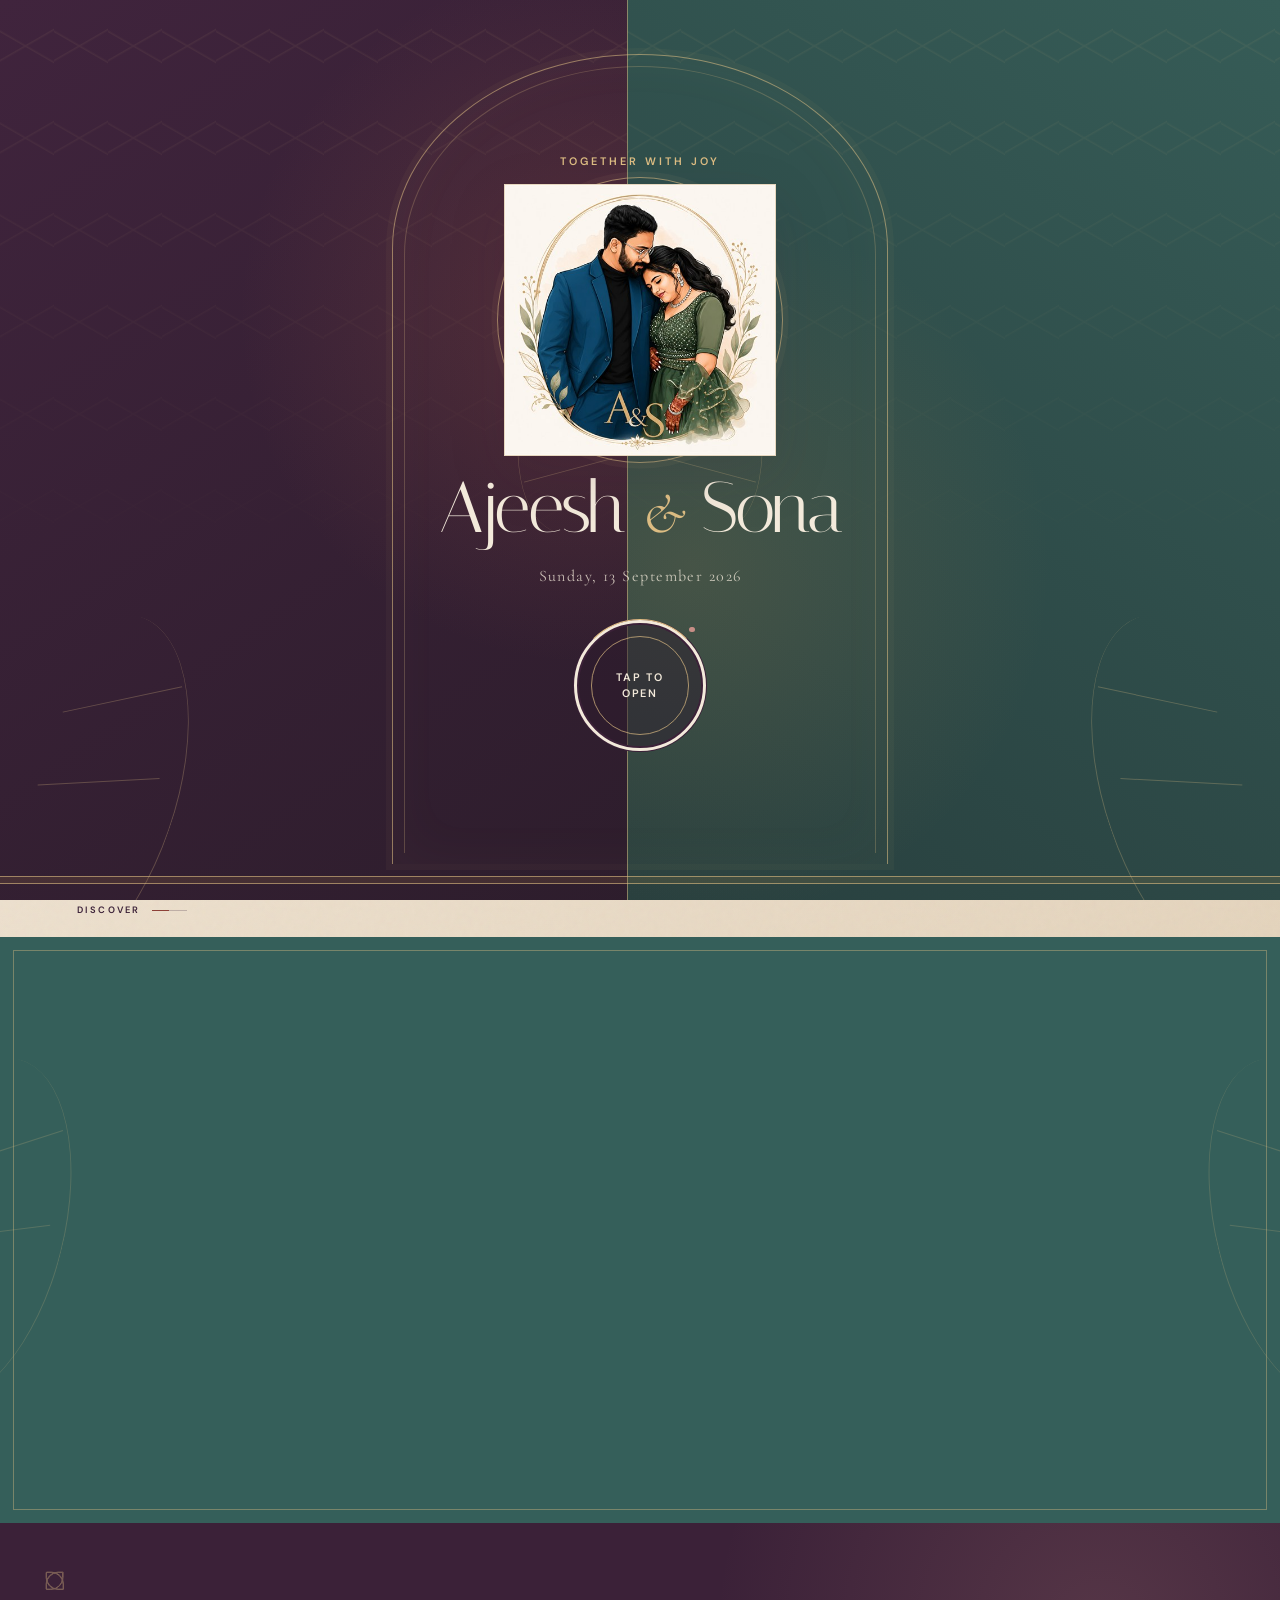
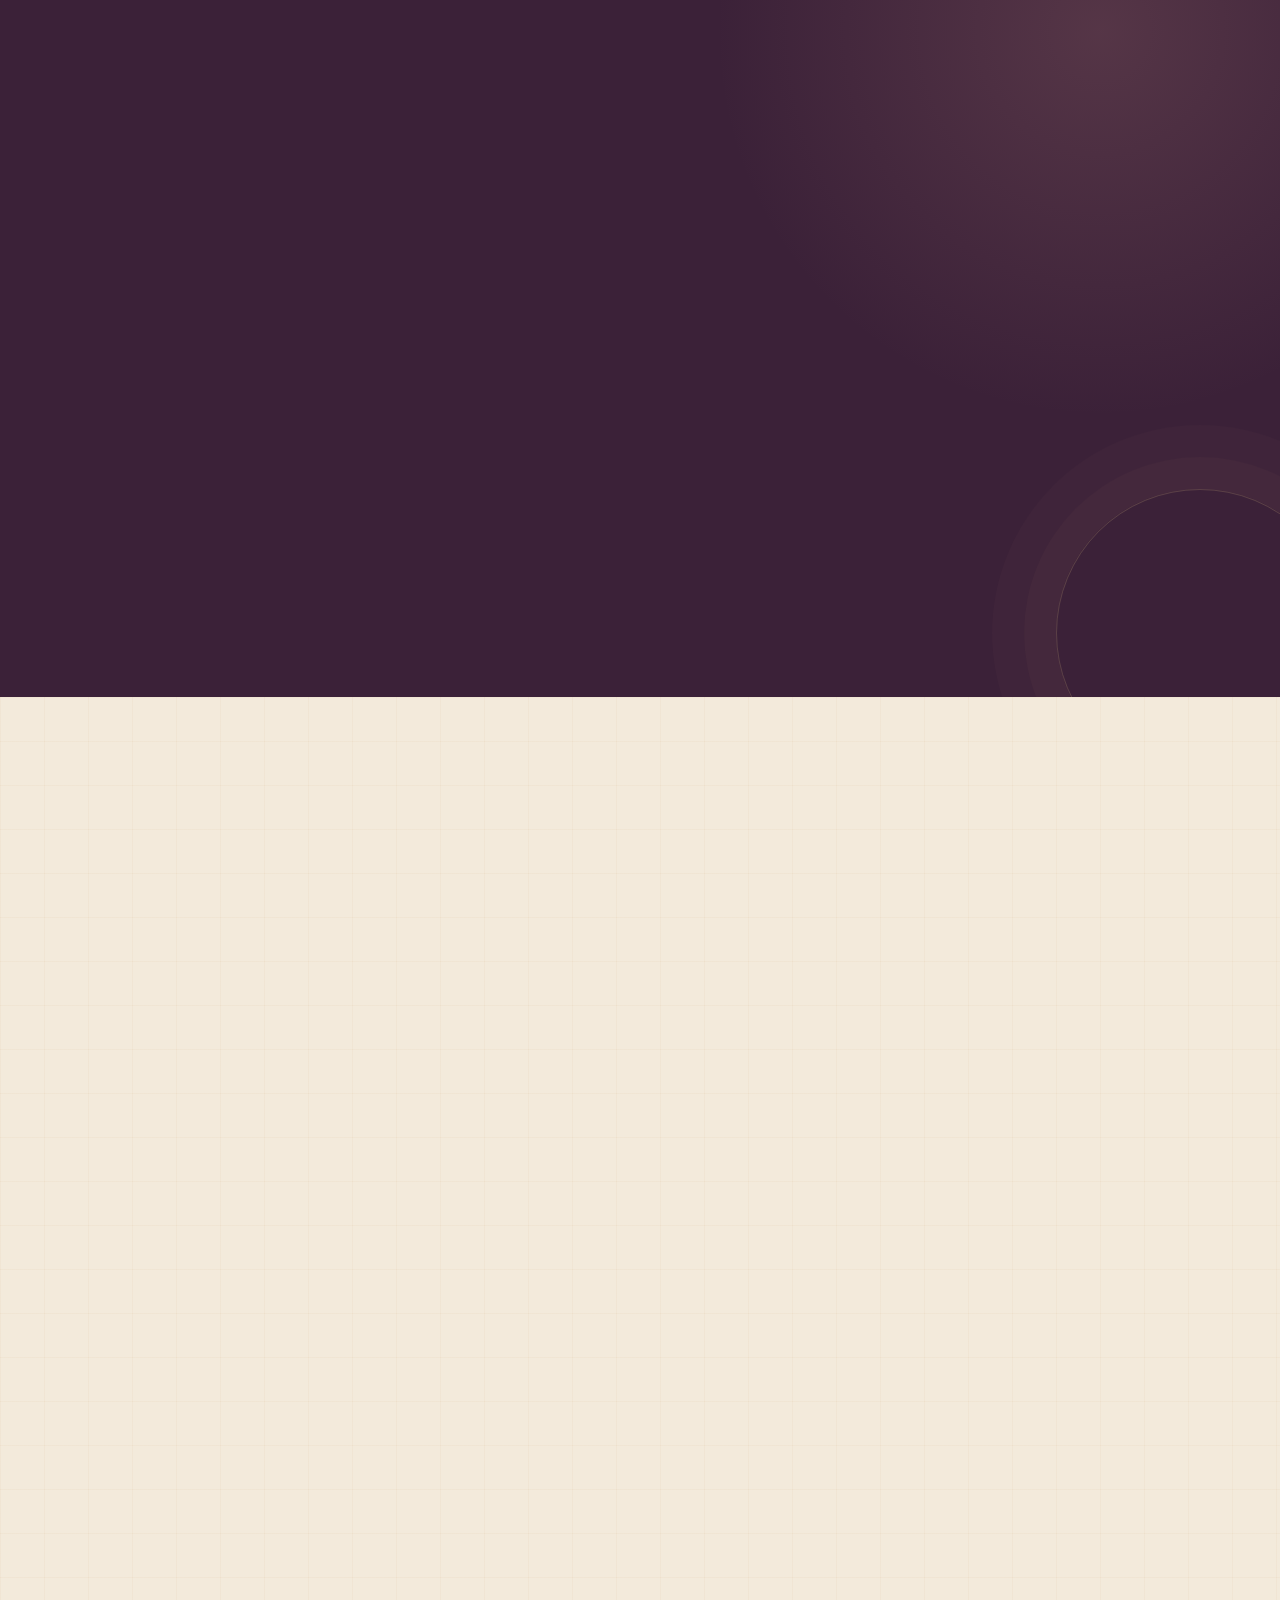
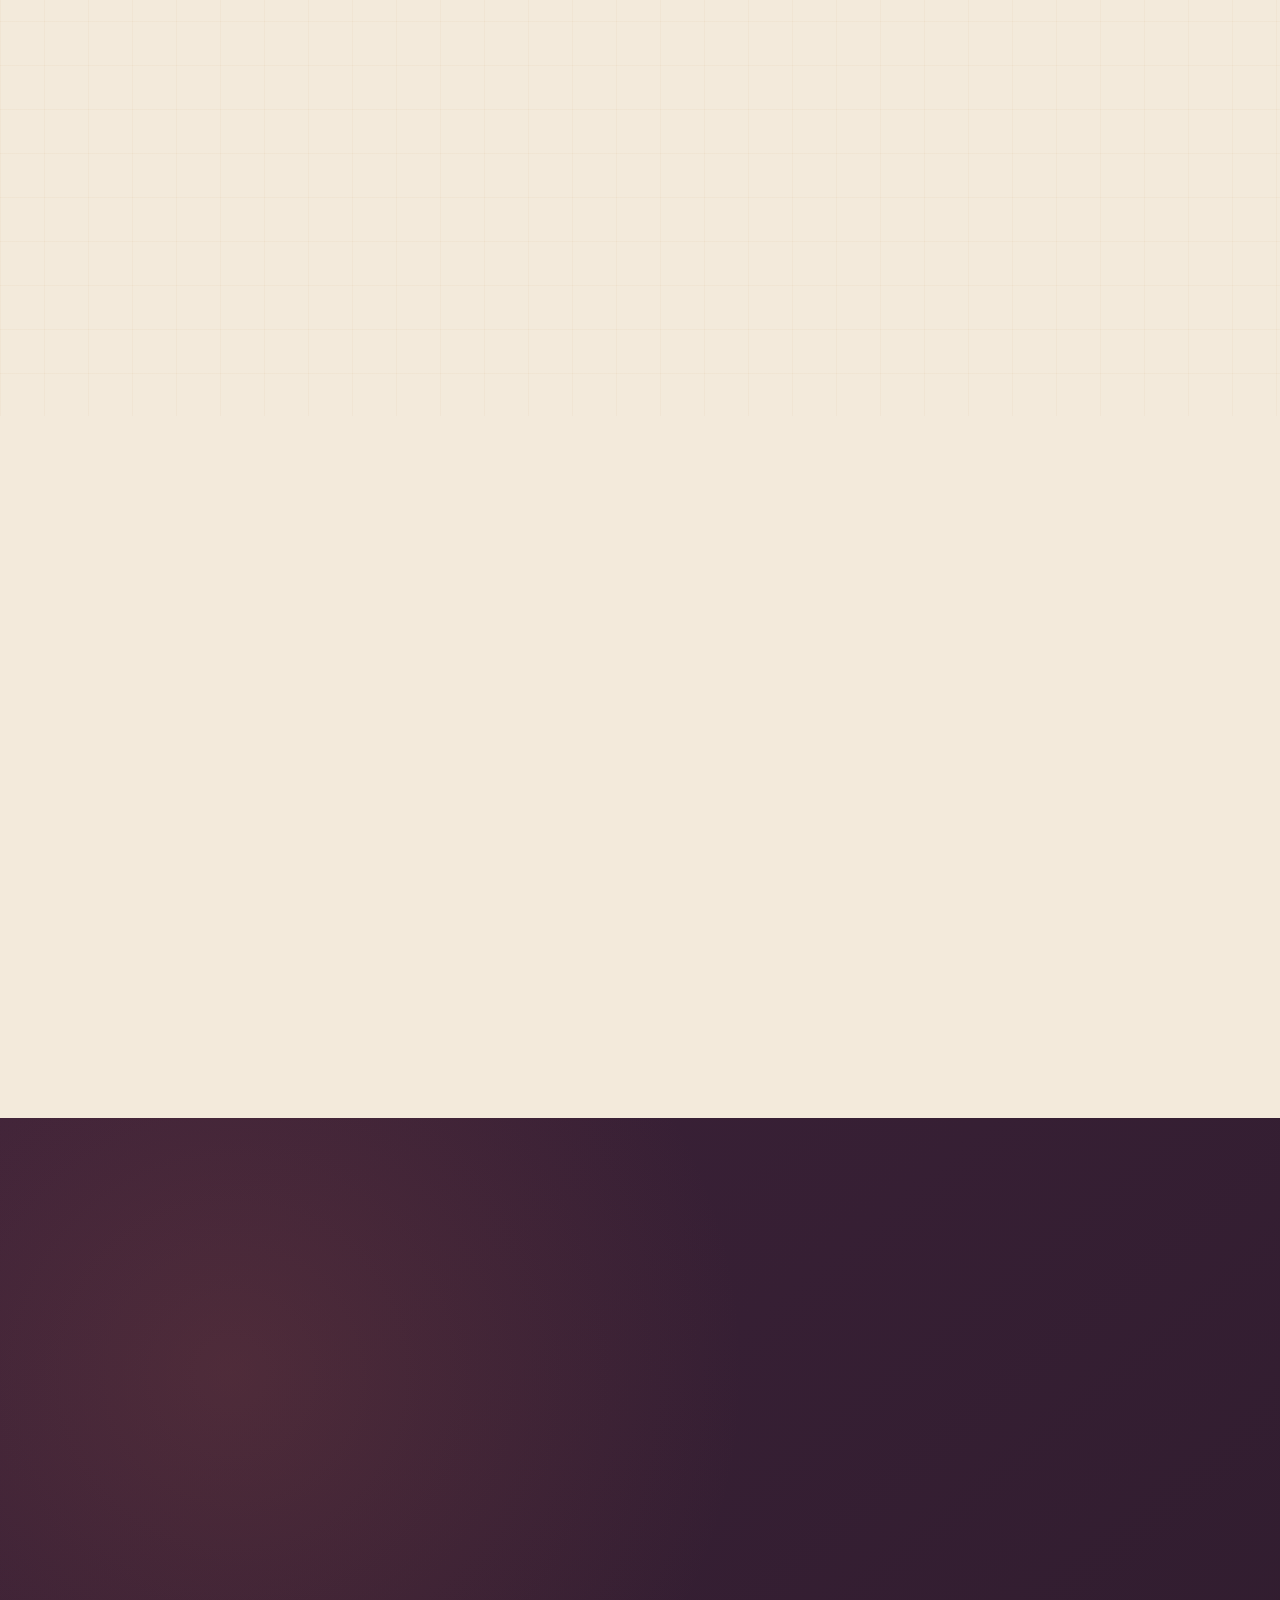
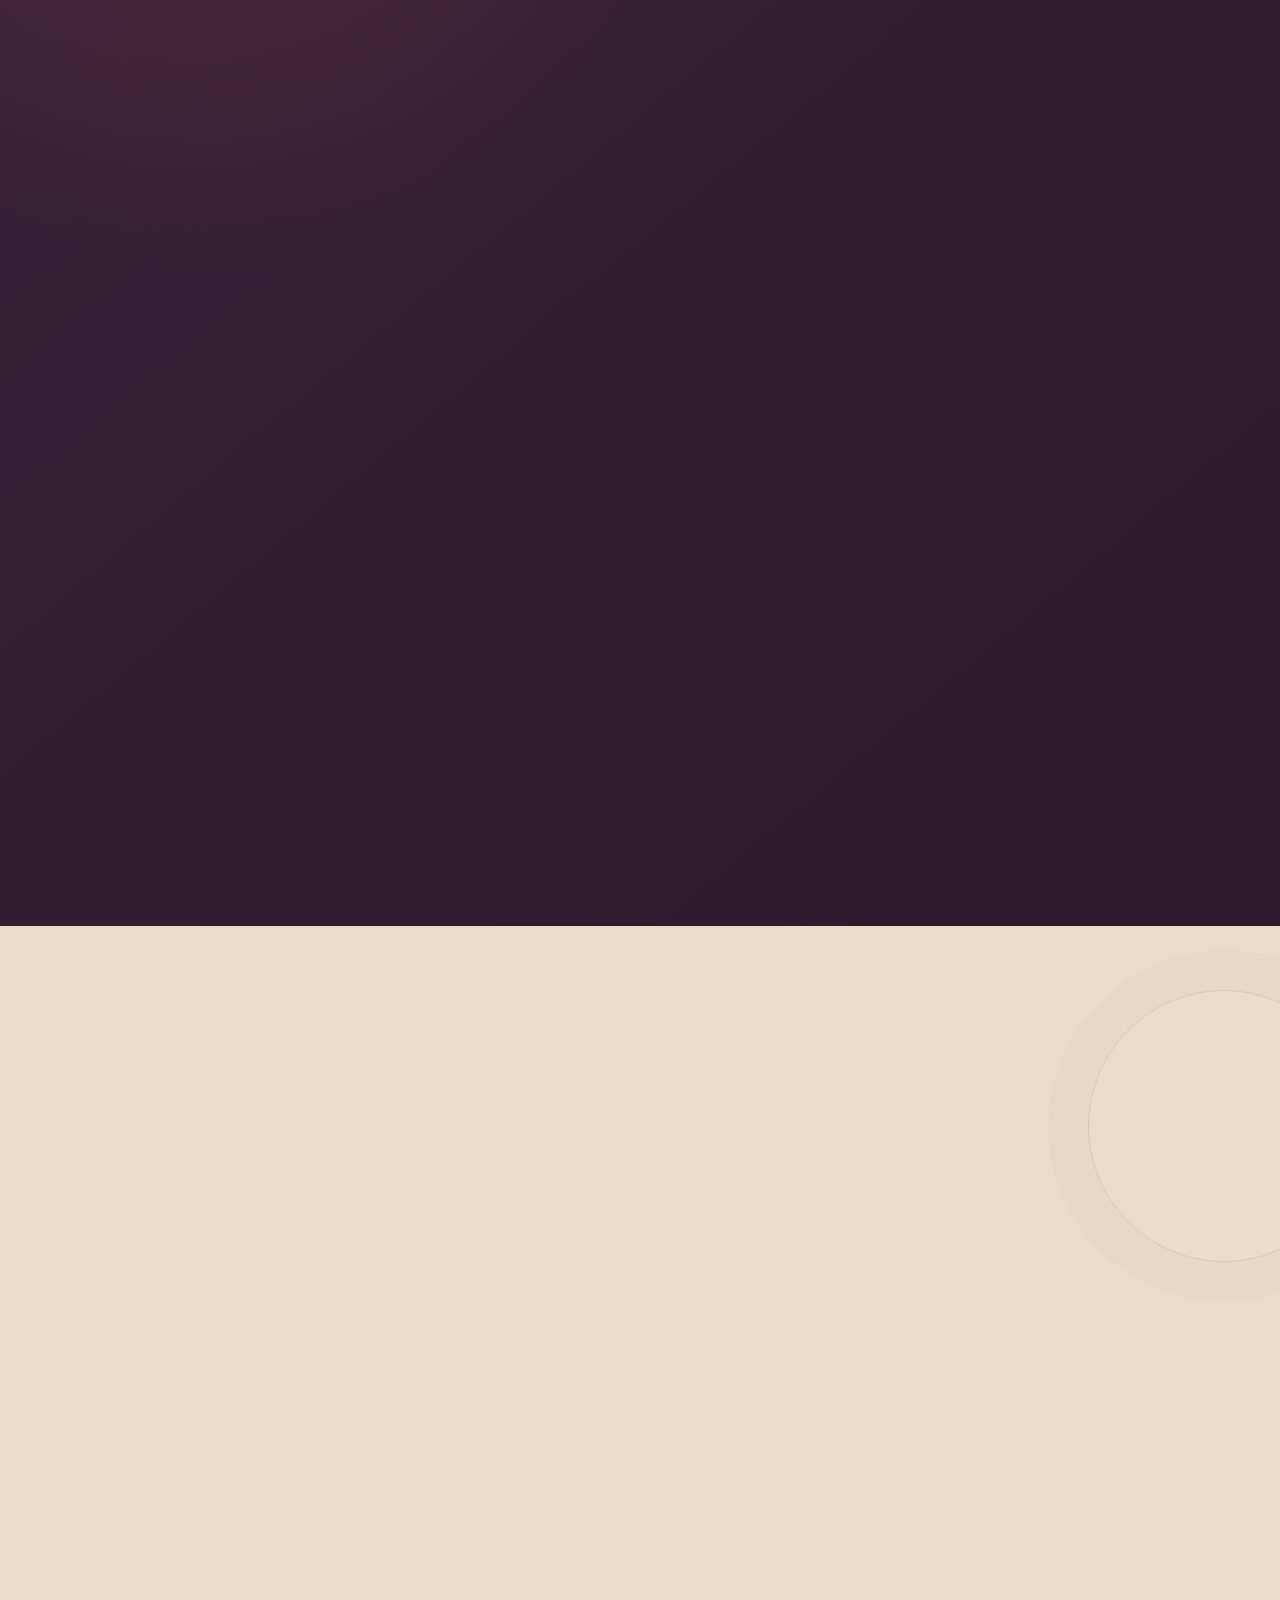
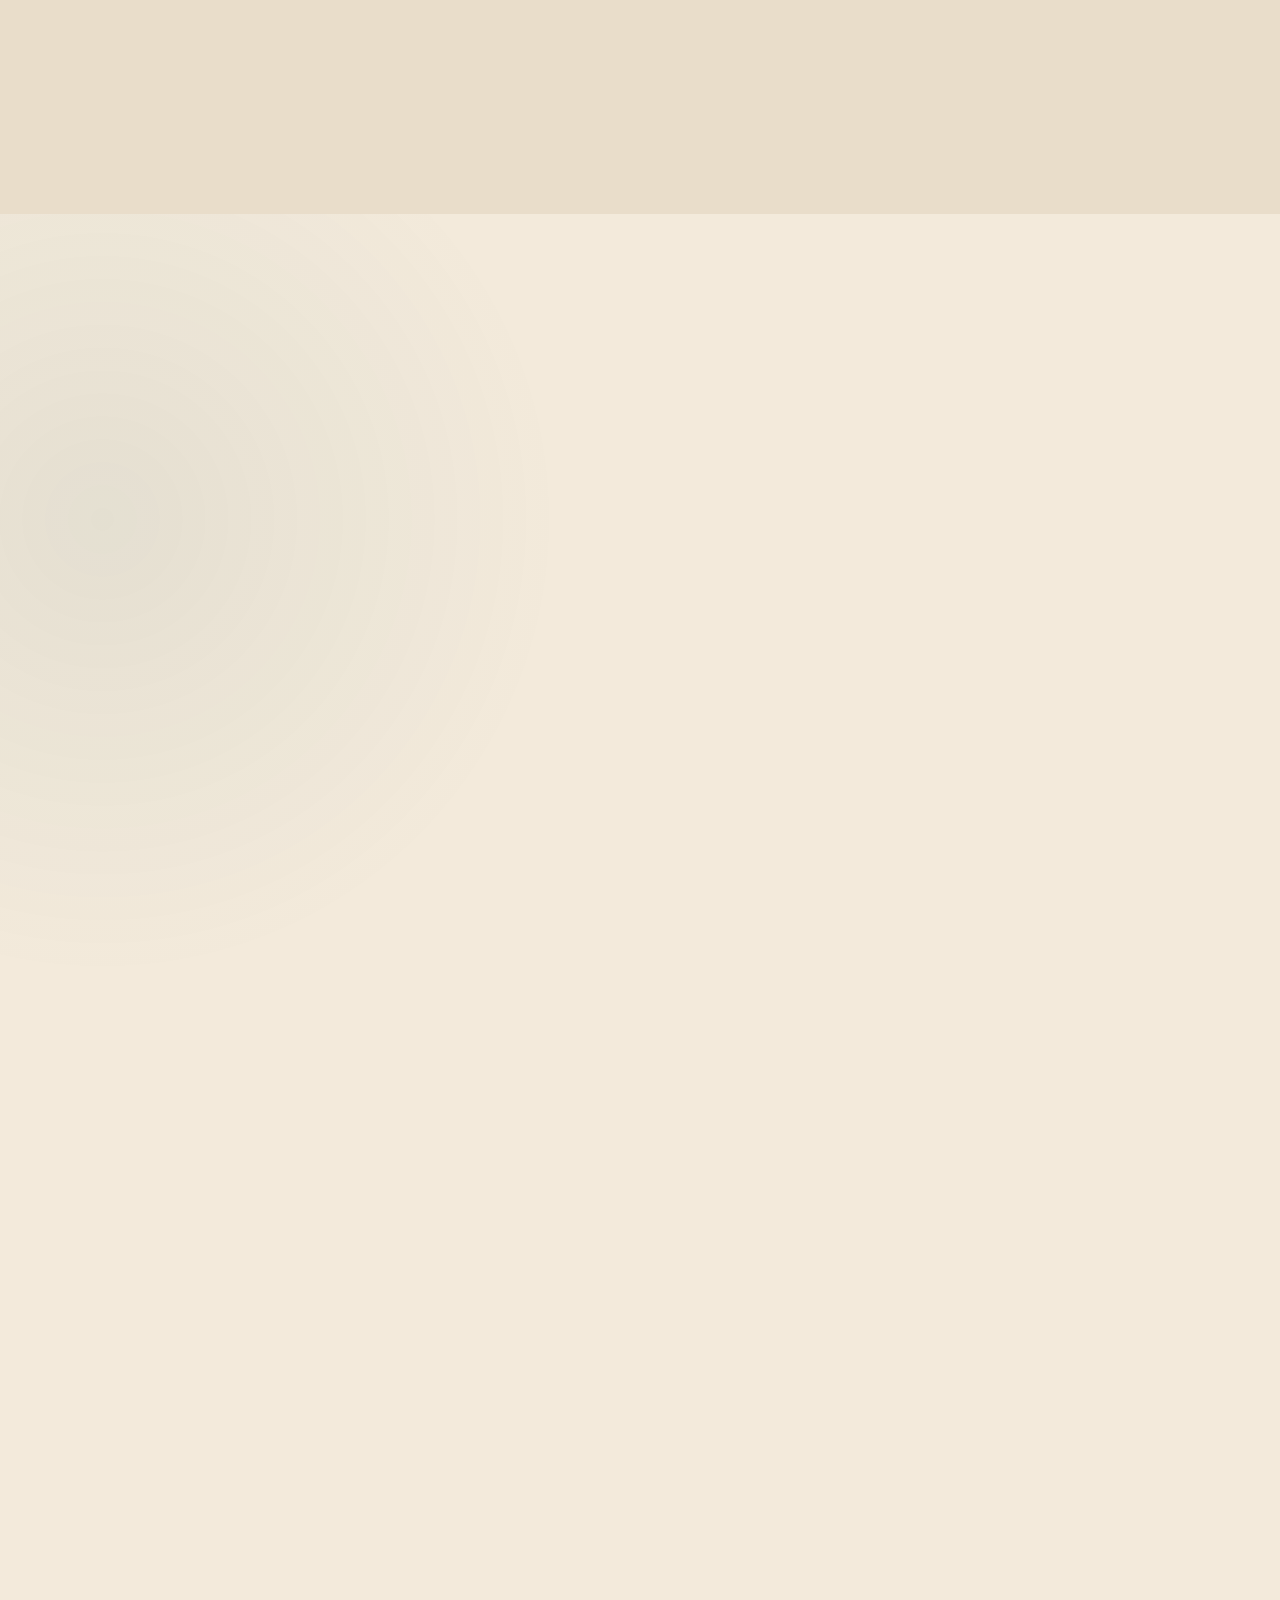
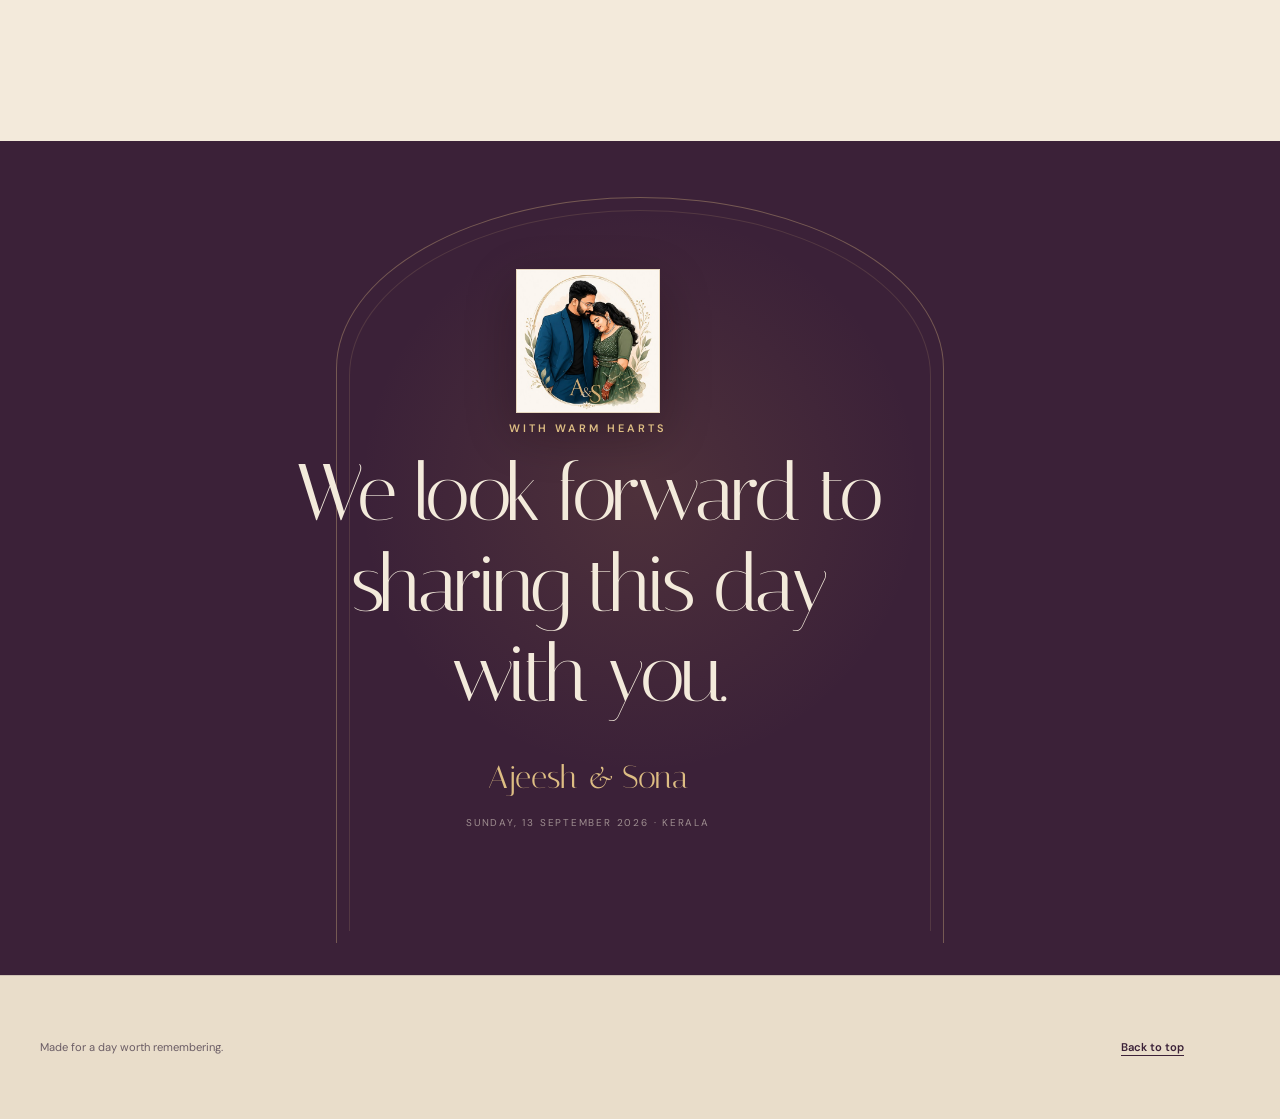
==== commit a8bc9293: "Update wedding website" ====
--- a/index.html
+++ b/index.html
@@ -193,20 +193,6 @@
       </div>
 
       <article class="venue venue--wedding reveal" aria-labelledby="weddingVenueTitle">
-        <div class="venue-map" aria-hidden="true">
-          <svg viewBox="0 0 540 360" role="img">
-            <path d="M-20 275C70 205 115 330 203 246S354 119 560 172" />
-            <path d="M-4 315C76 249 150 350 237 285S388 168 553 218" />
-            <path d="M-28 224C73 150 146 262 222 194S365 85 572 112" />
-            <circle cx="326" cy="157" r="62" />
-            <circle cx="326" cy="157" r="96" />
-          </svg>
-          <div class="map-pin map-pin--wedding">
-            <span></span>
-          </div>
-          <p data-wedding-map-city>Oachira</p>
-          <small>Kerala · 01</small>
-        </div>
         <div class="venue-copy">
           <p class="eyebrow">Ceremony venue</p>
           <h3 id="weddingVenueTitle" data-wedding-venue>Royal Regency Convention Centre</h3>
@@ -246,20 +232,6 @@
       </div>
 
       <article class="venue venue--reception reveal" aria-labelledby="receptionVenueTitle">
-        <div class="venue-map" aria-hidden="true">
-          <svg viewBox="0 0 540 360" role="img">
-            <path d="M-20 116C94 188 118 62 221 139S363 260 566 205" />
-            <path d="M-7 72C92 139 151 22 244 91S389 210 556 160" />
-            <path d="M-20 165C85 228 152 120 237 187S386 304 564 246" />
-            <circle cx="220" cy="146" r="58" />
-            <circle cx="220" cy="146" r="91" />
-          </svg>
-          <div class="map-pin map-pin--reception">
-            <span></span>
-          </div>
-          <p data-reception-map-city>Mevaram</p>
-          <small>Kollam · 02</small>
-        </div>
         <div class="venue-copy">
           <p class="eyebrow eyebrow--light">Reception venue</p>
           <h3 id="receptionVenueTitle" data-reception-venue>Lalas Convention Centre</h3>
@@ -339,7 +311,7 @@
           </div>
         </article>
 
-        <article class="share-card reveal">
+        <article class="share-card reveal" data-host-only hidden>
           <p class="eyebrow eyebrow--light">Send the invitation</p>
           <h3>Share it with someone special.</h3>
           <p>Send the page directly, copy the link, or create a personalised guest invitation.</p>
@@ -418,7 +390,7 @@
   </button>
   <audio id="weddingMusic" loop preload="none"></audio>
 
-  <dialog class="guest-dialog" id="guestDialog" aria-labelledby="guestDialogTitle">
+  <dialog class="guest-dialog" id="guestDialog" aria-labelledby="guestDialogTitle" data-host-only hidden>
     <button class="dialog-close" id="closeGuestDialog" type="button" aria-label="Close personalised link generator">×</button>
     <p class="eyebrow">For the couple</p>
     <h2 id="guestDialogTitle">Create a guest link</h2>
--- a/assets/css/styles.css
+++ b/assets/css/styles.css
@@ -1109,71 +1109,6 @@
   box-shadow: var(--shadow);
 }
 
-.venue-map {
-  position: relative;
-  min-height: 21rem;
-  overflow: hidden;
-  background:
-    radial-gradient(circle at 54% 43%, rgba(188, 141, 77, 0.2), transparent 23%),
-    linear-gradient(145deg, #d7c4a9, #e9dcc8);
-}
-
-.venue-map svg {
-  position: absolute;
-  inset: 0;
-  width: 100%;
-  height: 100%;
-  fill: none;
-  stroke: rgba(59, 33, 56, 0.2);
-  stroke-width: 1.2;
-}
-
-.venue-map svg circle {
-  stroke: rgba(162, 87, 73, 0.16);
-}
-
-.venue-map > p {
-  position: absolute;
-  bottom: 1.5rem;
-  left: 1.5rem;
-  margin: 0;
-  color: var(--aubergine);
-  font-family: var(--display);
-  font-size: 2rem;
-}
-
-.venue-map small {
-  position: absolute;
-  top: 1.5rem;
-  right: 1.5rem;
-  color: var(--aubergine);
-  font-size: 0.6rem;
-  font-weight: 600;
-  letter-spacing: 0.2em;
-  text-transform: uppercase;
-}
-
-.map-pin {
-  position: absolute;
-  top: 44%;
-  left: 60%;
-  display: grid;
-  width: 3.6rem;
-  height: 3.6rem;
-  transform: translate(-50%, -50%) rotate(45deg);
-  place-items: center;
-  border-radius: 50% 50% 50% 0;
-  background: var(--aubergine);
-  box-shadow: 0 14px 25px rgba(59, 33, 56, 0.28);
-}
-
-.map-pin span {
-  width: 0.9rem;
-  height: 0.9rem;
-  border: 2px solid var(--gold-light);
-  border-radius: 50%;
-}
-
 .venue-copy {
   padding: 3rem 1.5rem;
 }
@@ -1414,31 +1349,6 @@
   background: var(--teal-deep);
 }
 
-.venue--reception .venue-map {
-  background:
-    radial-gradient(circle at 45% 41%, rgba(221, 189, 131, 0.18), transparent 23%),
-    linear-gradient(145deg, #486e69, #294946);
-}
-
-.venue--reception .venue-map svg {
-  stroke: rgba(243, 234, 219, 0.2);
-}
-
-.venue--reception .venue-map svg circle {
-  stroke: rgba(221, 189, 131, 0.16);
-}
-
-.venue--reception .venue-map > p,
-.venue--reception .venue-map small {
-  color: var(--ivory);
-}
-
-.map-pin--reception {
-  top: 41%;
-  left: 41%;
-  background: var(--terracotta);
-}
-
 .venue--reception .venue-copy h3,
 .venue--reception .venue-copy > p:not(.eyebrow) {
   color: var(--ivory);
@@ -1664,6 +1574,10 @@
   gap: 1rem;
   max-width: 72rem;
   margin: 0 auto 2rem;
+}
+
+[data-host-only][hidden] {
+  display: none !important;
 }
 
 .save-card,
@@ -2290,14 +2204,6 @@
     font-size: 1.28rem;
   }
 
-  .venue {
-    grid-template-columns: minmax(0, 1.05fr) minmax(20rem, 0.95fr);
-  }
-
-  .venue-map {
-    min-height: 33rem;
-  }
-
   .venue-copy {
     display: flex;
     flex-direction: column;
@@ -2352,7 +2258,7 @@
     padding: 3.5rem;
   }
 
-  .share-grid {
+  html.host-mode .share-grid {
     grid-template-columns: 1.1fr 0.9fr;
   }
 
@@ -2550,8 +2456,4 @@
   .music-control {
     border: 1px solid ButtonText;
   }
-
-  .map-pin {
-    border: 2px solid CanvasText;
-  }
-}
+}
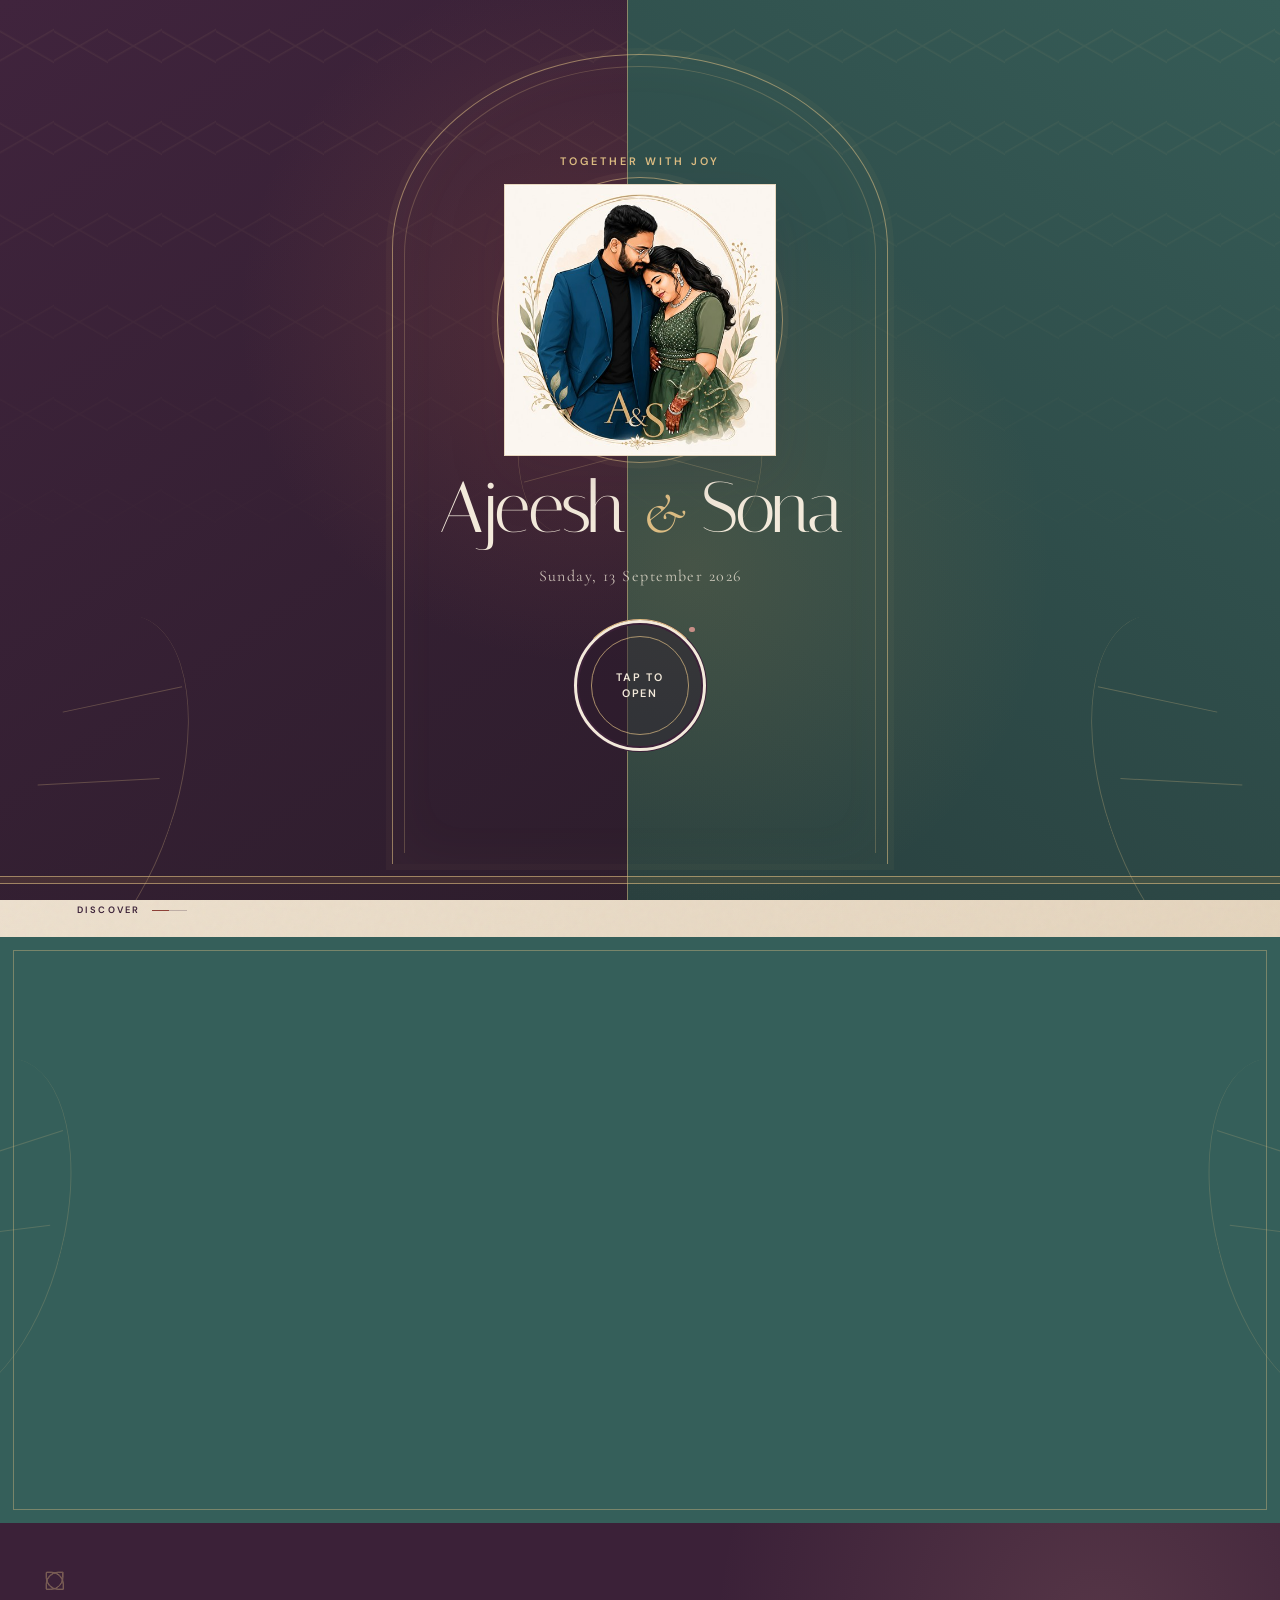
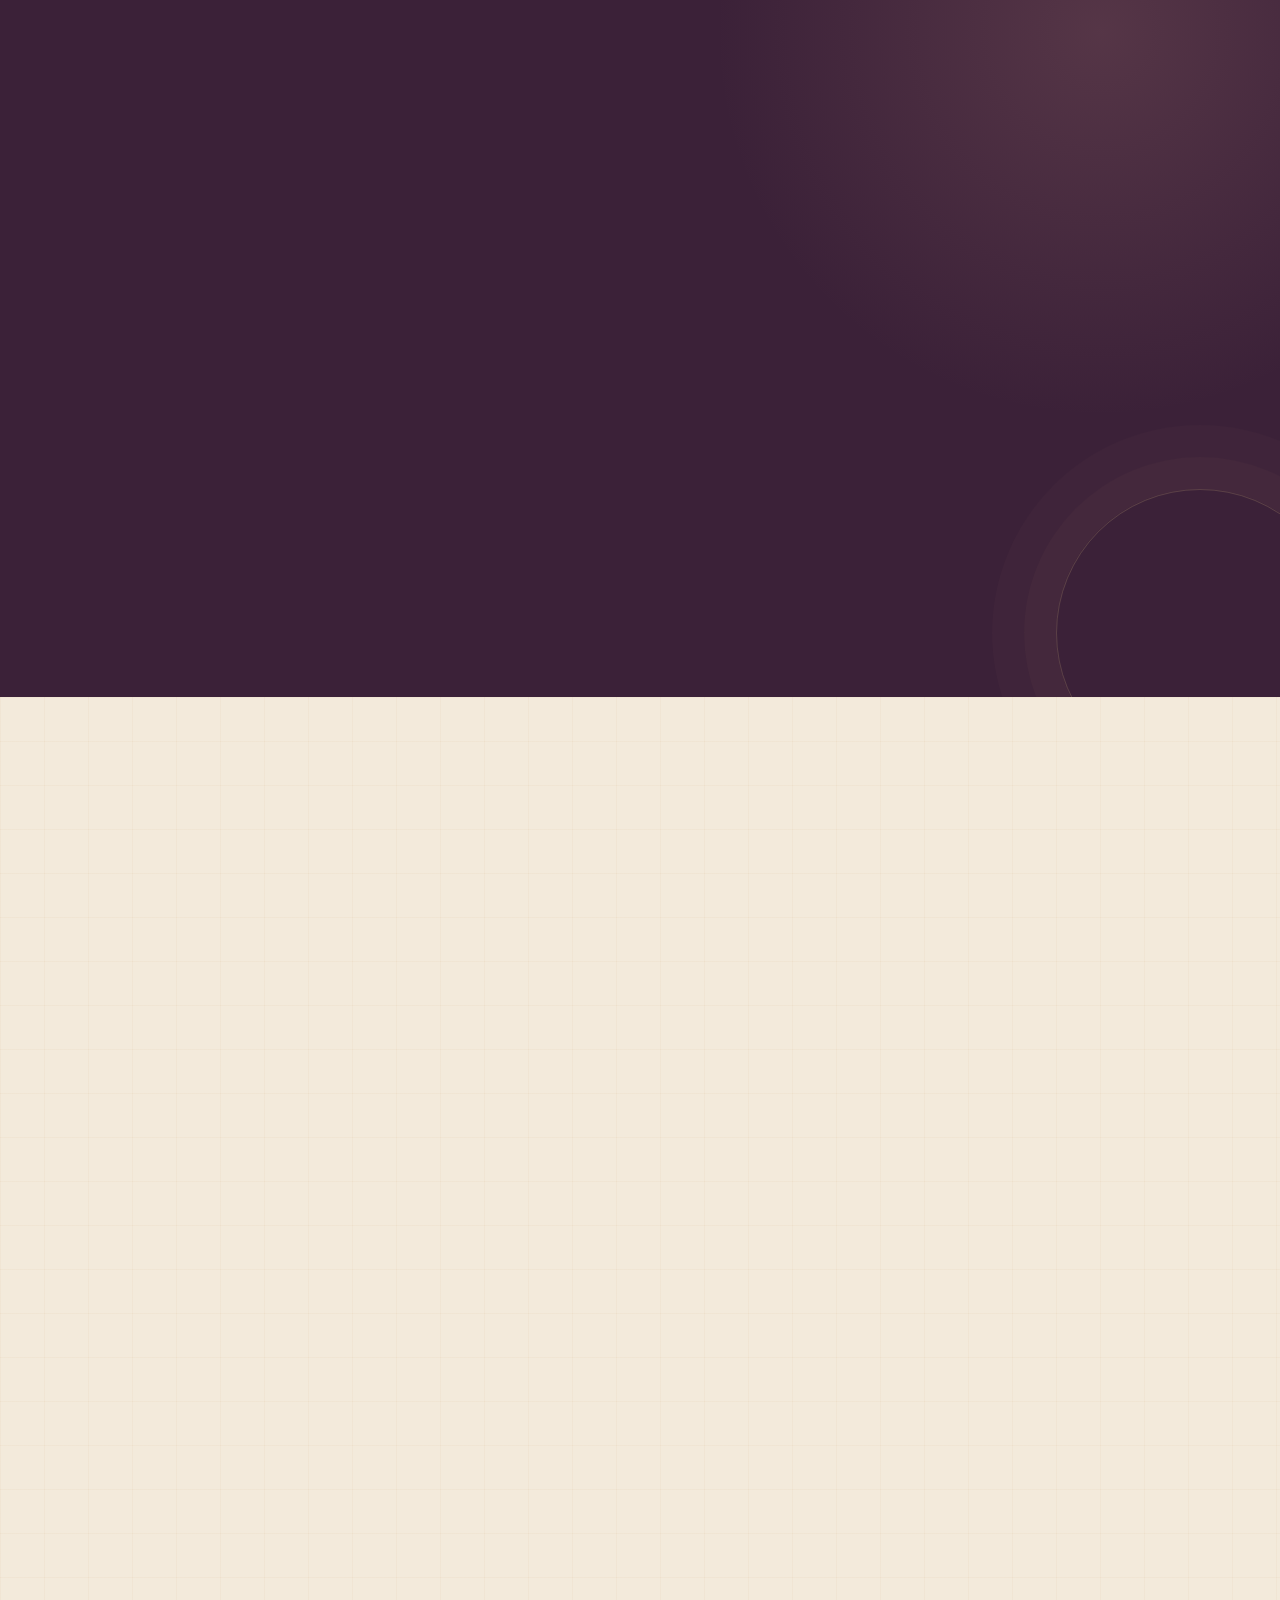
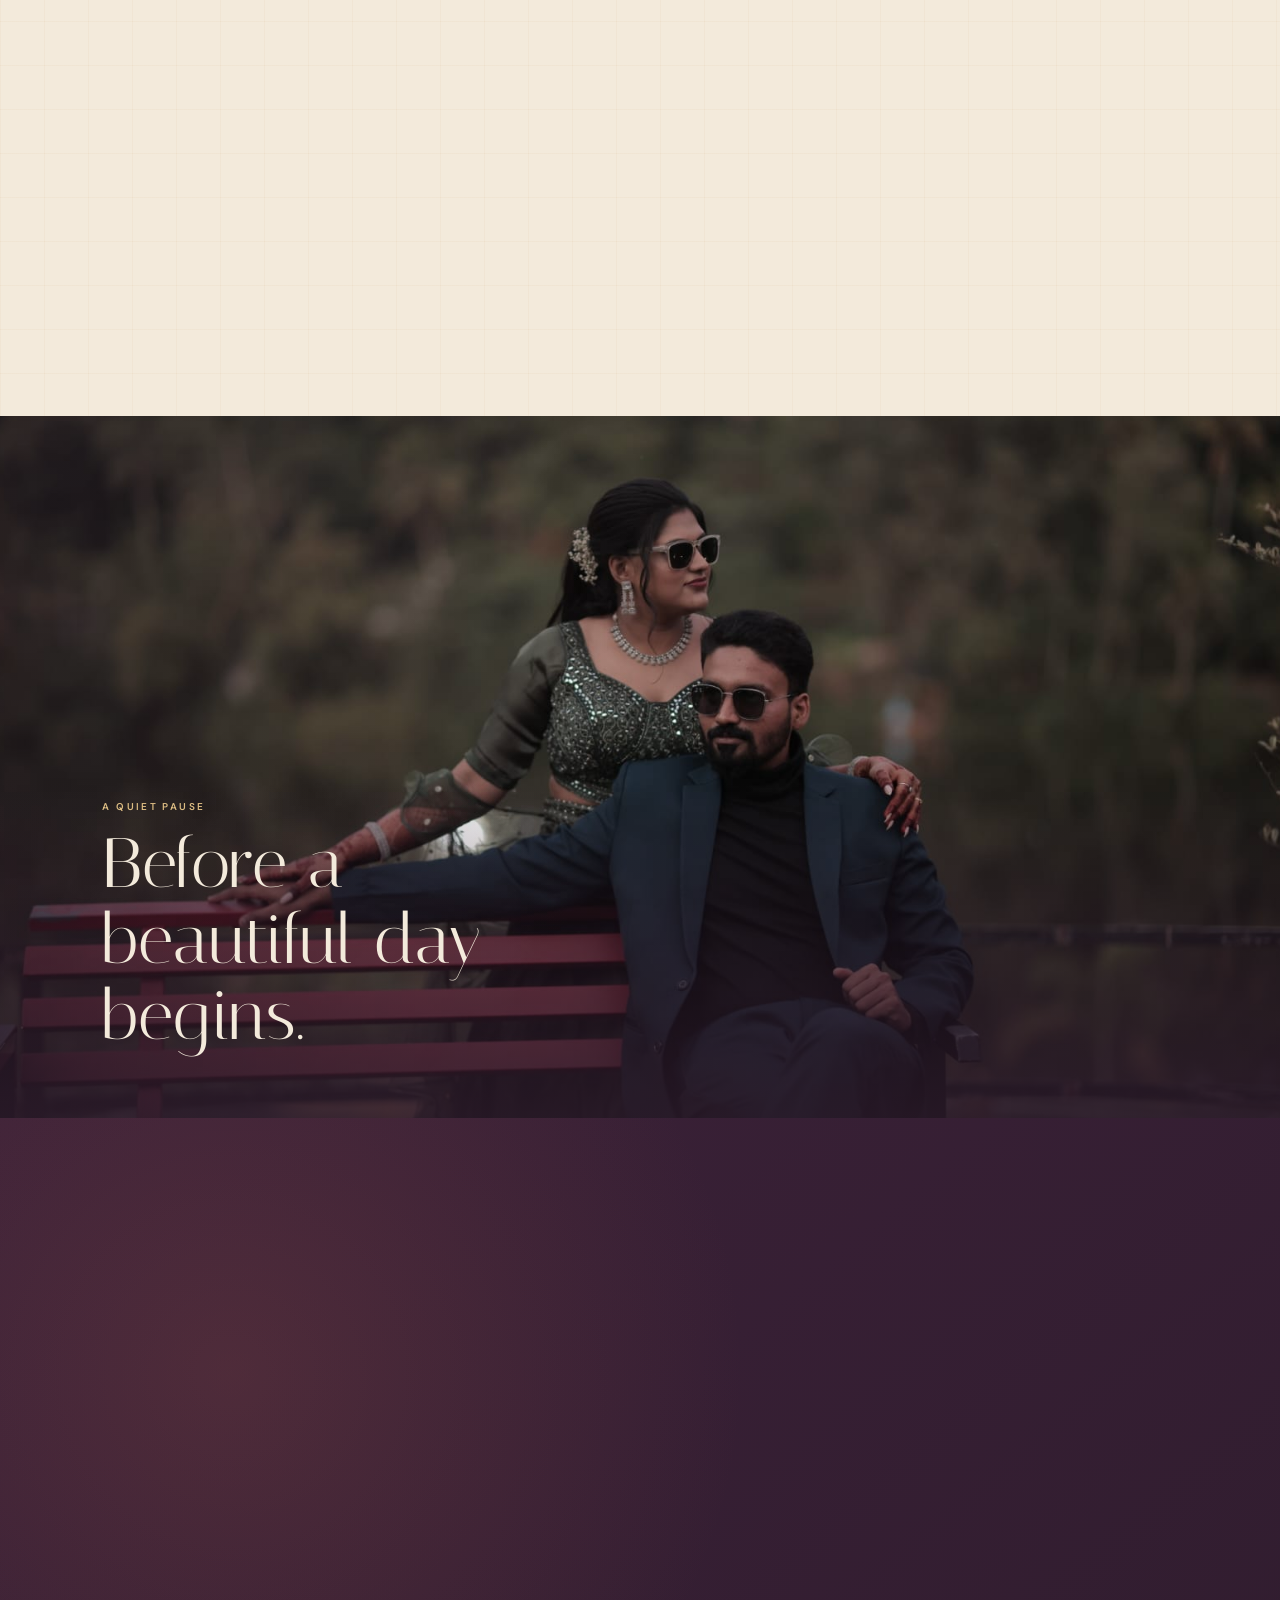
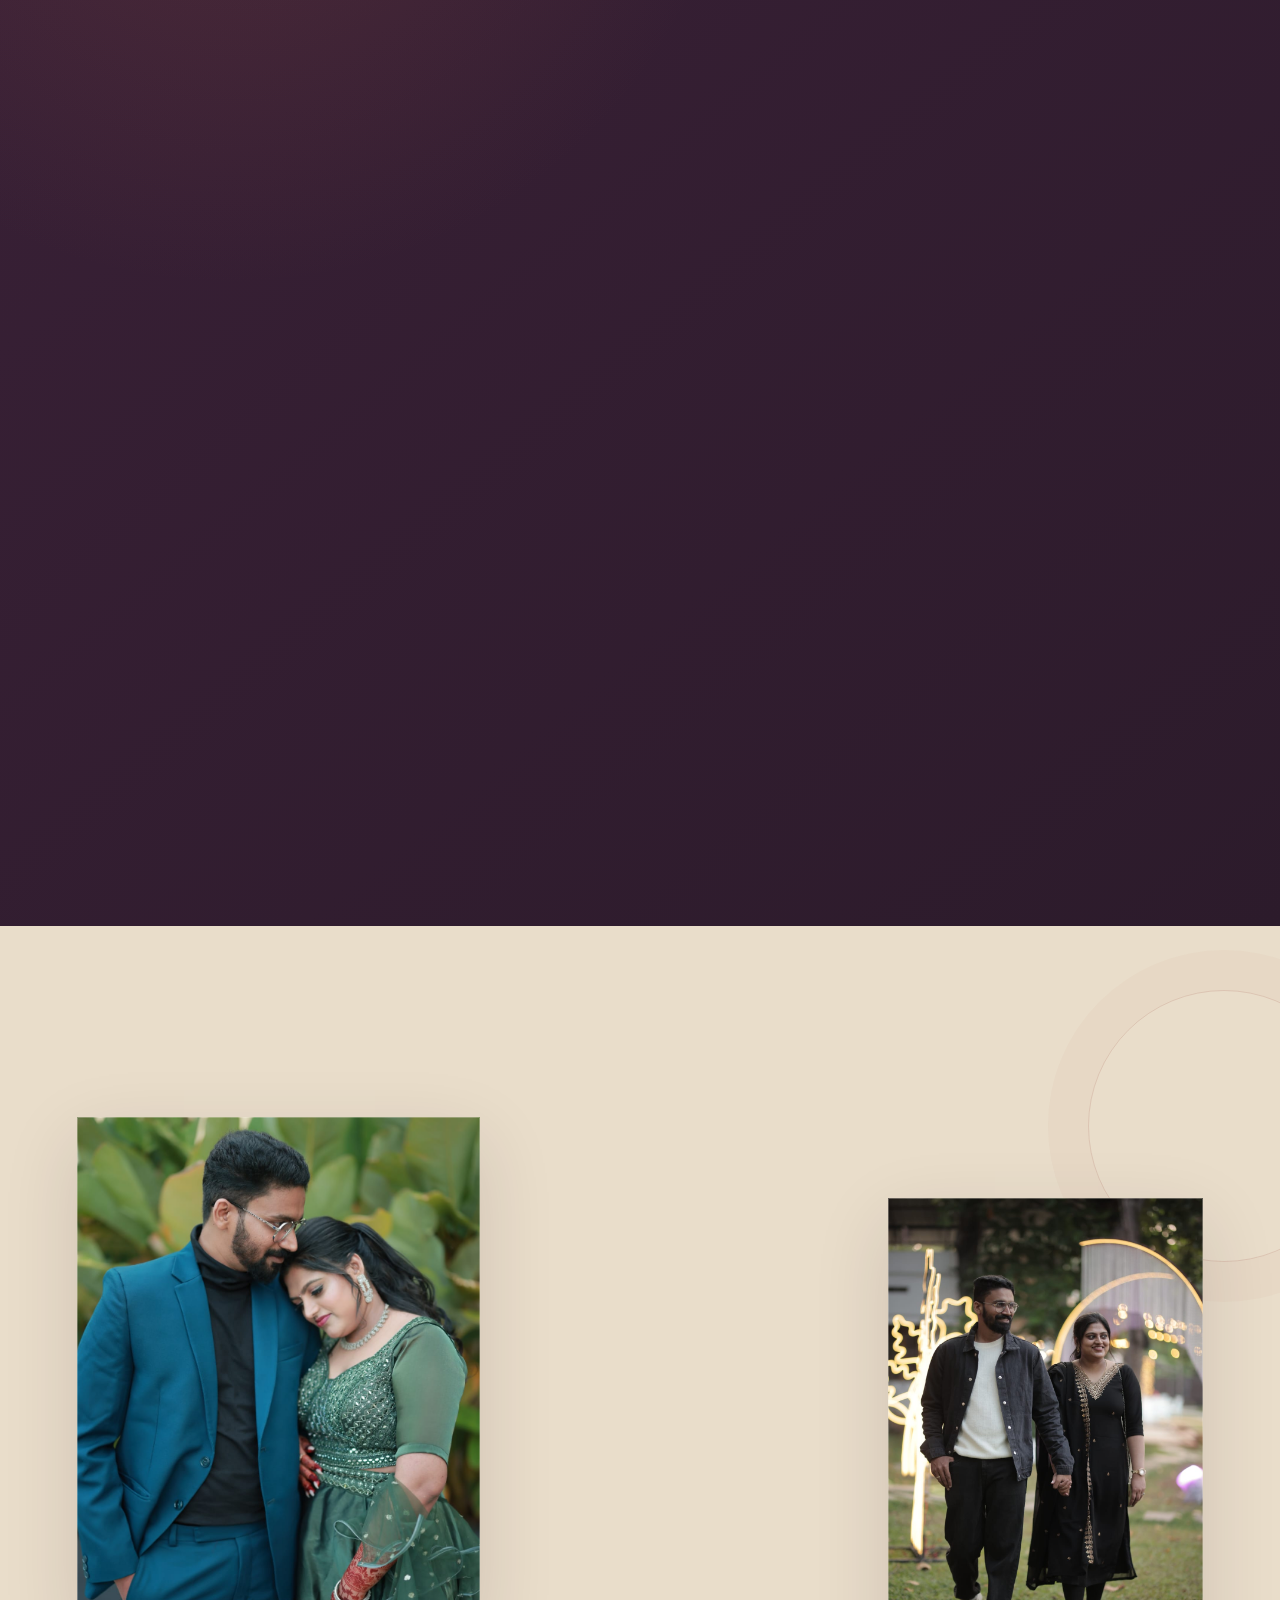
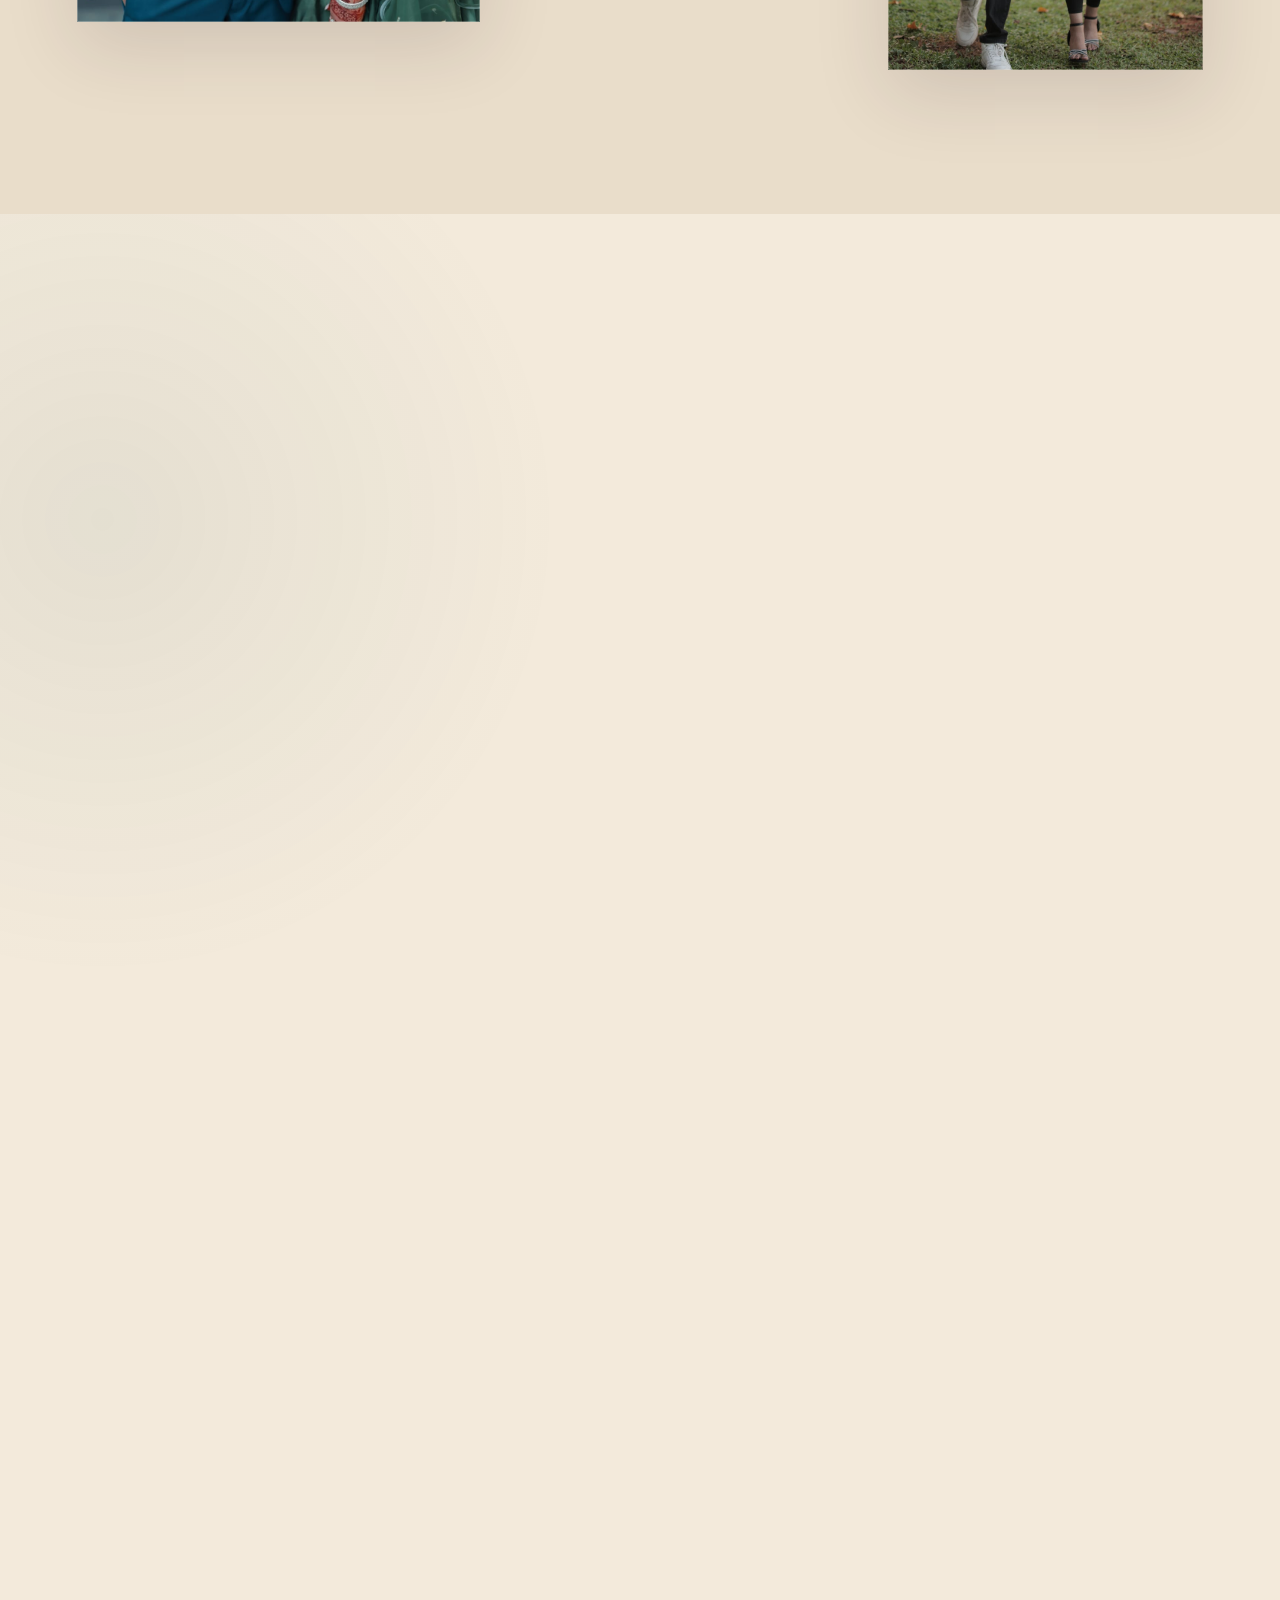
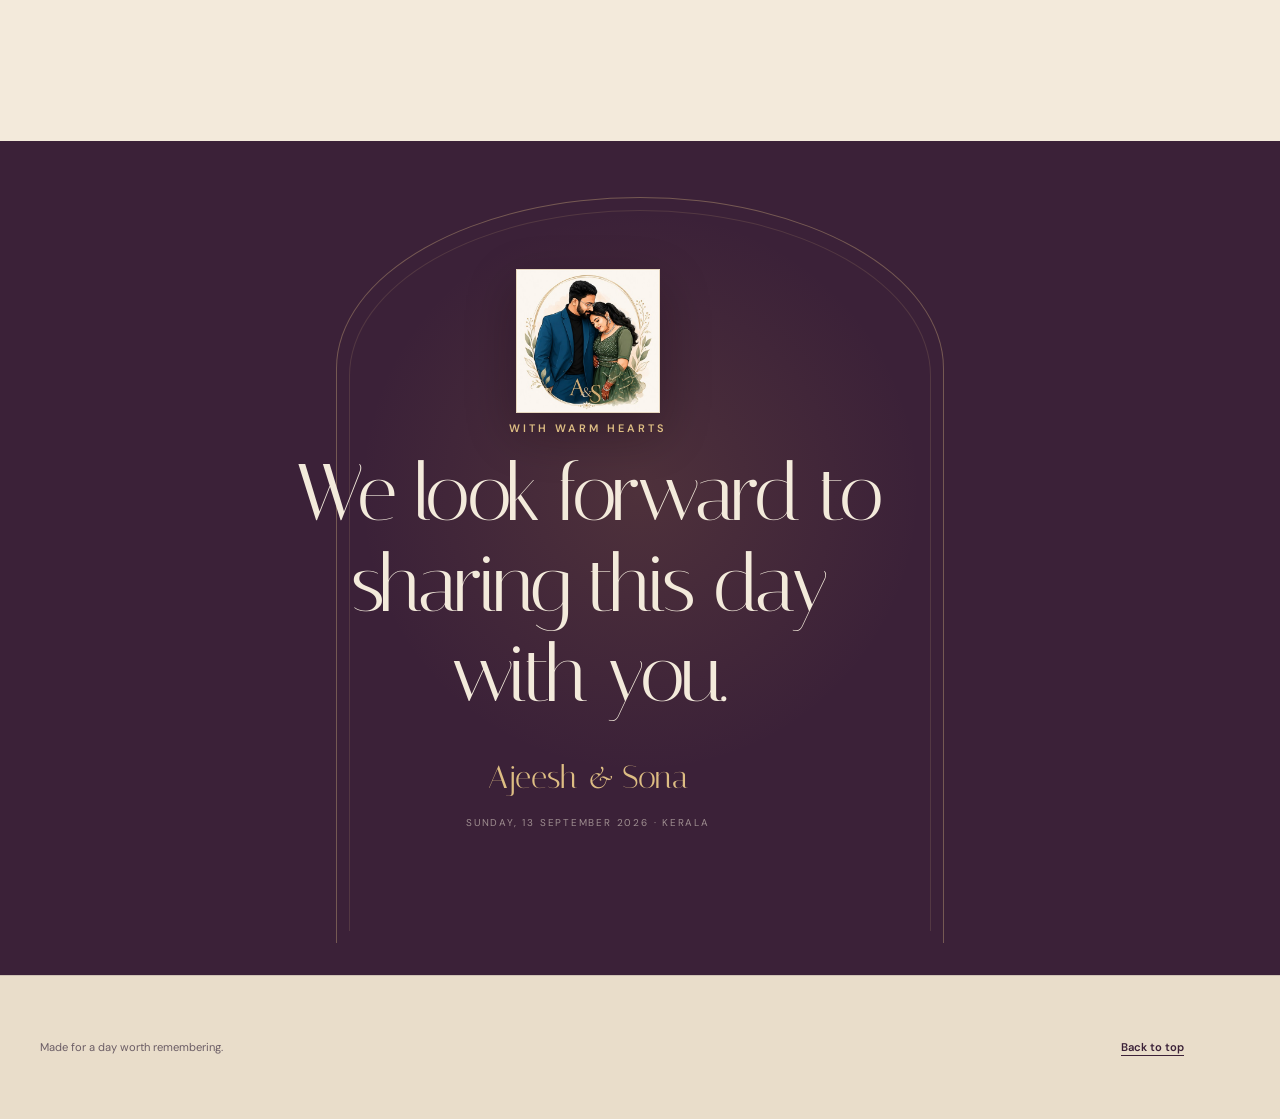
==== commit b56befa5: "Update wedding website" ====
--- a/index.html
+++ b/index.html
@@ -21,7 +21,7 @@
   <link href="https://fonts.googleapis.com/css2?family=Cormorant+Garamond:ital,wght@0,400;0,500;0,600;1,400&amp;family=DM+Sans:wght@400;500;600&amp;family=Italiana&amp;display=swap" rel="stylesheet">
   <link rel="preload" as="image" href="./assets/images/couple-emblem-480.jpg" imagesrcset="./assets/images/couple-emblem-480.jpg 480w, ./assets/images/couple-emblem-768.jpg 768w, ./assets/images/couple-emblem-1024.jpg 1024w" imagesizes="(max-height: 38rem) 9.5rem, (max-width: 40rem) 72vw, 17rem" type="image/jpeg" fetchpriority="high">
   <link rel="preload" as="image" href="./assets/images/couple-01.jpg" fetchpriority="high">
-  <link rel="stylesheet" href="./assets/css/styles.css">
+  <link rel="stylesheet" href="./assets/css/styles.css?v=20260719-image-visibility">
 
   <script>
     document.documentElement.classList.add("js");
@@ -97,7 +97,7 @@
       <div class="hero-copy">
         <p class="personal-greeting" id="personalGreeting" hidden></p>
         <p class="eyebrow reveal">A wedding in Kerala</p>
-        <img class="emblem-art couple-emblem reveal" data-emblem data-emblem-alt data-emblem-size="hero"
+        <img class="emblem-art couple-emblem" data-emblem data-emblem-alt data-emblem-size="hero"
           data-fallback-src="./assets/images/couple-emblem.svg"
           src="./assets/images/couple-emblem.png"
           srcset="./assets/images/couple-emblem-480.jpg 480w, ./assets/images/couple-emblem-768.jpg 768w, ./assets/images/couple-emblem-1024.jpg 1024w"
--- a/assets/css/styles.css
+++ b/assets/css/styles.css
@@ -2066,29 +2066,21 @@
 
 /* Scroll reveals */
 
-.js .reveal,
-.js .image-reveal {
+.js .reveal {
   opacity: 0;
-}
-
-.js .reveal {
   transform: translateY(1.8rem);
   transition: opacity 780ms ease, transform 780ms cubic-bezier(0.16, 1, 0.3, 1);
 }
 
+/* Images are always visible; IntersectionObserver only enables optional motion. */
 .js .image-reveal {
-  clip-path: inset(0 0 100% 0);
-  transition: opacity 350ms ease, clip-path 1.1s cubic-bezier(0.77, 0, 0.18, 1);
+  opacity: 1;
+  clip-path: none;
 }
 
 .js .reveal.is-in-view {
   opacity: 1;
   transform: none;
-}
-
-.js .image-reveal.is-in-view {
-  opacity: 1;
-  clip-path: inset(0);
 }
 
 /* Tablet and desktop */
